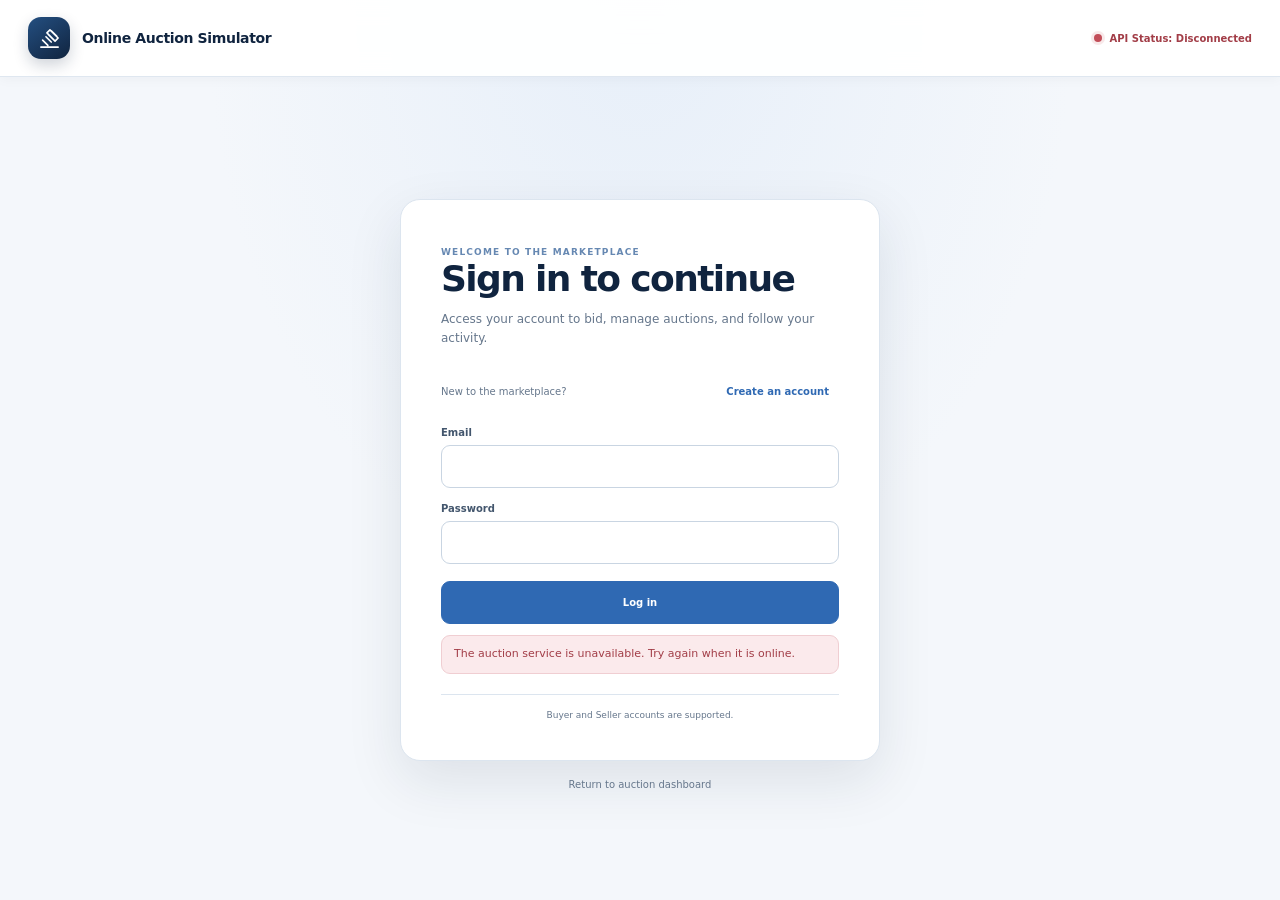
==== frontend/login.html @ ae95c5bf "ui, AuctionPersistenceDAOTest" ====
<!DOCTYPE html>
<html lang="en">
<head>
    <meta charset="UTF-8">
    <meta name="viewport" content="width=device-width, initial-scale=1.0">
    <meta name="theme-color" content="#10243f">
    <meta name="description" content="Sign in or create an account for the Online Auction Simulator.">
    <title>Sign in · Online Auction Simulator</title>
    <link rel="stylesheet" href="css/style.css">
    <script src="js/app.js" defer></script>
</head>
<body data-page="login" class="auth-page">
    <header class="site-header auth-header">
        <div class="header-inner">
            <a class="brand" href="login.html" aria-label="Online Auction Simulator sign in">
                <span class="brand-mark" aria-hidden="true">
                    <svg viewBox="0 0 24 24" fill="none" aria-hidden="true">
                        <path d="m14.2 4.3 5.5 5.5M10.7 7.8l5.5 5.5M8.3 10.2l5.5 5.5M4.8 13.7l5.5 5.5M3 21h18M12.5 3l8.5 8.5-3.2 3.2L9.3 6.2 12.5 3Z" stroke="currentColor" stroke-width="1.7" stroke-linecap="round" stroke-linejoin="round"/>
                    </svg>
                </span>
                <span class="brand-name">Online Auction Simulator</span>
            </a>
            <span id="api-status" class="api-status" role="status" aria-live="polite">
                <span class="status-dot" aria-hidden="true"></span>
                Checking API…
            </span>
        </div>
    </header>

    <main class="auth-main">
        <section class="auth-card" aria-labelledby="auth-heading">
            <div class="auth-card-heading">
                <span class="eyebrow">Welcome to the marketplace</span>
                <h1 id="auth-heading">Sign in to continue</h1>
                <p>Access your account to bid, manage auctions, and follow your activity.</p>
            </div>
            <div id="auth-options" class="auth-switch">
                <span>New to the marketplace?</span>
                <button id="show-register-button" class="text-button" type="button">Create an account</button>
            </div>
            <form id="login-form" class="login-form auth-form">
                <label>
                    <span>Email</span>
                    <input id="login-email" name="email" type="email" autocomplete="username" required>
                </label>
                <label>
                    <span>Password</span>
                    <input id="login-password" name="password" type="password" autocomplete="current-password" required>
                </label>
                <button id="login-button" class="submit-button" type="submit">Log in</button>
            </form>
            <form id="registration-form" class="account-form auth-form" hidden>
                <label>
                    <span>User ID</span>
                    <input id="registration-user-id" name="userId" type="number" min="1" step="1" required>
                </label>
                <label>
                    <span>Name</span>
                    <input id="registration-name" name="name" type="text" autocomplete="name" required>
                </label>
                <label>
                    <span>Email</span>
                    <input id="registration-email" name="email" type="email" autocomplete="email" required>
                </label>
                <label>
                    <span>Password</span>
                    <input id="registration-password" name="password" type="password" autocomplete="new-password" required>
                </label>
                <label>
                    <span>Role</span>
                    <select id="registration-role" name="role" required>
                        <option value="BUYER">Buyer</option>
                        <option value="SELLER">Seller</option>
                    </select>
                </label>
                <div class="account-form-actions">
                    <button id="register-button" class="submit-button" type="submit">Register</button>
                    <button id="show-login-button" class="text-button" type="button">Back to login</button>
                </div>
            </form>
            <div id="registration-message" class="account-message" role="status" aria-live="polite" hidden></div>
            <div id="login-message" class="account-message" role="status" aria-live="polite" hidden></div>
            <p class="auth-footnote">Buyer and Seller accounts are supported.</p>
        </section>
        <a class="auth-back-link" href="index.html">Return to auction dashboard</a>
    </main>
</body>
</html>
---- frontend/css/style.css ----
:root {
    color-scheme: light;
    --navy: #10243f;
    --navy-soft: #193b65;
    --blue: #2f69b3;
    --blue-dark: #24558f;
    --blue-pale: #eaf2fc;
    --paper: #f4f7fb;
    --surface: #ffffff;
    --surface-soft: #f8fafd;
    --ink: #17283d;
    --muted: #66778c;
    --line: #dce5ef;
    --line-strong: #c9d5e2;
    --green: #18724f;
    --green-pale: #e7f5ed;
    --amber: #986116;
    --amber-pale: #fbf2dd;
    --red: #a23d47;
    --red-pale: #fbeaec;
    --shadow-sm: 0 3px 12px rgb(16 36 63 / 5%);
    --shadow-md: 0 12px 32px rgb(16 36 63 / 9%);
    --radius-sm: 10px;
    --radius-md: 16px;
    --radius-lg: 22px;
}

* { box-sizing: border-box; }
html { scroll-behavior: smooth; scroll-padding-top: 96px; }
body {
    margin: 0;
    min-width: 320px;
    background: var(--paper);
    color: var(--ink);
    font-family: Inter, ui-sans-serif, system-ui, -apple-system, "Segoe UI", sans-serif;
    -webkit-font-smoothing: antialiased;
}
button, input, select, textarea { font: inherit; }
button, a, input, select, textarea { -webkit-tap-highlight-color: transparent; }
a { color: inherit; }
:focus-visible { outline: 3px solid rgb(47 105 179 / 38%); outline-offset: 3px; }

.site-header {
    position: sticky;
    z-index: 20;
    top: 0;
    border-bottom: 1px solid rgb(220 229 239 / 90%);
    background: rgb(255 255 255 / 94%);
    box-shadow: 0 2px 12px rgb(16 36 63 / 4%);
    backdrop-filter: blur(14px);
}
.auth-header .header-inner { display: flex; justify-content: space-between; }
.header-inner {
    width: min(1380px, calc(100% - 56px));
    min-height: 76px;
    margin: 0 auto;
    display: grid;
    grid-template-columns: auto 1fr auto;
    align-items: center;
    gap: 28px;
}
body.auth-pending main, body.auth-pending .site-footer { visibility: hidden; }
.brand { display: inline-flex; align-items: center; gap: 12px; text-decoration: none; white-space: nowrap; }
.brand-mark {
    width: 42px;
    height: 42px;
    display: grid;
    place-items: center;
    border-radius: 13px;
    background: linear-gradient(145deg, #244f81, var(--navy));
    color: #fff;
    box-shadow: 0 6px 15px rgb(16 36 63 / 20%);
}
.brand-mark svg { width: 23px; height: 23px; }
.brand-name { color: var(--navy); font-size: 14px; font-weight: 800; letter-spacing: -.025em; }
.site-header nav { display: flex; align-items: center; justify-content: center; gap: 28px; }
.nav-link { color: var(--muted); font-size: 12px; font-weight: 650; text-decoration: none; transition: color .16s ease; }
.nav-link:hover { color: var(--blue); }
.api-status { display: inline-flex; align-items: center; gap: 8px; color: var(--muted); font-size: 10px; font-weight: 650; white-space: nowrap; }
.status-dot { width: 8px; height: 8px; border-radius: 50%; background: #c4a052; box-shadow: 0 0 0 3px #c4a0521c; }
.api-status.connected { color: var(--green); }
.api-status.connected .status-dot { background: #25956a; box-shadow: 0 0 0 3px #25956a20; }
.api-status.disconnected { color: var(--red); }
.api-status.disconnected .status-dot { background: #c24e59; box-shadow: 0 0 0 3px #c24e5920; }
.logged-in-panel[hidden], .login-form[hidden], .account-form[hidden], .profile-panel[hidden], .details-section[hidden],
.profile-menu-dropdown[hidden], #bid-role-message[hidden] { display: none; }
.profile-menu { position: relative; justify-self: end; }
.profile-menu-trigger { display: flex; min-height: 48px; align-items: center; gap: 10px; padding: 4px 9px 4px 5px; border: 1px solid transparent; border-radius: 14px; background: transparent; color: var(--ink); cursor: pointer; text-align: left; transition: background .16s ease, border-color .16s ease; }
.profile-menu-trigger:hover, .profile-menu-trigger[aria-expanded="true"] { border-color: var(--line); background: var(--surface-soft); }
.profile-avatar { width: 38px; height: 38px; flex: 0 0 38px; display: grid; place-items: center; border: 2px solid #d7e5f5; border-radius: 50%; background: linear-gradient(145deg, #eaf2fc, #d9e7f7); color: var(--navy); font-size: 14px; font-weight: 800; }
.profile-menu-identity { min-width: 0; display: grid; gap: 3px; }
.profile-menu-identity strong { max-width: 145px; overflow: hidden; color: var(--navy); font-size: 11px; text-overflow: ellipsis; white-space: nowrap; }
.profile-menu-identity > span { color: var(--muted); font-size: 9px; }
.profile-menu-chevron { color: var(--muted); font-size: 16px; line-height: 1; }
.profile-menu-dropdown { position: absolute; z-index: 30; top: calc(100% + 9px); right: 0; width: 218px; padding: 8px; border: 1px solid var(--line); border-radius: 13px; background: #fff; box-shadow: 0 16px 36px rgb(16 36 63 / 16%); }
.profile-menu-summary { display: grid; gap: 5px; padding: 10px 10px 12px; }
.profile-menu-summary .eyebrow { margin: 0; font-size: 8px; }
.profile-menu-summary > span:last-child { color: var(--muted); font-size: 9px; }
.profile-menu-item { width: 100%; min-height: 38px; display: flex; align-items: center; padding: 0 10px; border: 0; border-radius: 8px; background: transparent; color: var(--ink); cursor: pointer; font: inherit; font-size: 10px; font-weight: 650; text-align: left; }
.profile-menu-item:hover, .profile-menu-item:focus-visible { background: var(--blue-pale); color: var(--navy); }
.profile-menu-divider { height: 1px; margin: 6px 4px; background: var(--line); }
.logout-menu-item { color: var(--red); }
.header-user { display: grid; min-width: 100px; gap: 2px; }
.header-user .eyebrow { margin: 0; font-size: 8px; }
.header-user strong { overflow: hidden; max-width: 155px; color: var(--navy); font-size: 12px; text-overflow: ellipsis; white-space: nowrap; }
.header-user span { color: var(--muted); font-size: 9px; }
.logged-in-actions { display: flex; align-items: center; gap: 6px; }

main { width: min(1240px, calc(100% - 56px)); margin: 0 auto; }
.hero {
    position: relative;
    min-height: 350px;
    margin: 38px 0 34px;
    padding: clamp(34px, 6vw, 70px);
    overflow: hidden;
    display: flex;
    align-items: center;
    justify-content: space-between;
    gap: 32px;
    isolation: isolate;
    border: 1px solid #294d76;
    border-radius: var(--radius-lg);
    background: linear-gradient(112deg, #10243f 0%, #193b65 62%, #28558a 100%);
    color: white;
    box-shadow: var(--shadow-md);
}
.hero::before, .hero::after {
    position: absolute;
    z-index: -1;
    content: '';
    border: 1px solid rgb(255 255 255 / 12%);
    border-radius: 50%;
}
.hero::before { width: 490px; height: 490px; right: 5%; top: -280px; }
.hero::after { width: 350px; height: 350px; right: 10%; top: -210px; }
.hero-copy { max-width: 700px; }
.eyebrow { margin: 0 0 10px; color: #6688b2; font-size: 9px; font-weight: 800; letter-spacing: .13em; text-transform: uppercase; }
.hero .eyebrow { color: #a9c9ef; }
h1, h2, h3, h4, p { margin-top: 0; }
h1, h2, h3, h4 { color: var(--navy); }
h1 {
    max-width: 680px;
    margin-bottom: 16px;
    color: #fff;
    font-size: clamp(38px, 5.6vw, 64px);
    font-weight: 750;
    line-height: 1.02;
    letter-spacing: -.055em;
}
.hero-description { max-width: 570px; margin-bottom: 25px; color: #d0deee; font-size: 14px; line-height: 1.7; }
.primary-link {
    min-height: 44px;
    display: inline-flex;
    align-items: center;
    justify-content: center;
    gap: 14px;
    padding: 0 17px;
    border: 1px solid rgb(255 255 255 / 20%);
    border-radius: var(--radius-sm);
    background: #fff;
    color: var(--navy);
    font-size: 11px;
    font-weight: 750;
    text-decoration: none;
    box-shadow: 0 6px 16px rgb(0 0 0 / 14%);
    transition: transform .16s ease, box-shadow .16s ease, background .16s ease;
}
.primary-link:hover { transform: translateY(-2px); background: #f0f6ff; box-shadow: 0 10px 20px rgb(0 0 0 / 18%); }
.hero-note {
    min-width: 210px;
    align-self: flex-end;
    padding: 20px;
    border: 1px solid rgb(255 255 255 / 17%);
    border-radius: var(--radius-md);
    background: rgb(255 255 255 / 9%);
    color: #d6e5f6;
    backdrop-filter: blur(8px);
}
.hero-note p { margin: 12px 0 0; font-size: 10px; line-height: 1.8; }
.hero-note strong { color: #fff; font-size: 12px; }
.note-icon { width: 38px; height: 38px; display: grid; place-items: center; border-radius: 12px; background: rgb(255 255 255 / 12%); color: #d4e7ff; }
.note-icon svg { width: 21px; height: 21px; }

.account-section, .auction-section, .details-section { margin-bottom: 42px; scroll-margin-top: 100px; }
.account-section { padding: clamp(20px, 3vw, 30px); border: 1px solid var(--line); border-radius: var(--radius-md); background: var(--surface); box-shadow: var(--shadow-sm); }
.account-heading { margin-bottom: 16px; }
.account-heading .eyebrow, .section-heading .eyebrow { margin-bottom: 6px; }
.account-heading h2 { font-size: 21px; }
.auth-options { margin: 2px 0 11px; }
.login-form { display: grid; grid-template-columns: minmax(180px, 1fr) minmax(180px, 1fr) auto; align-items: end; gap: 13px; }
.account-form { display: grid; grid-template-columns: repeat(2, minmax(0, 1fr)); align-items: end; gap: 14px; margin-top: 15px; }
.account-form h3 { grid-column: 1 / -1; margin: 0; font-size: 16px; }
.login-form label, .account-form label, .form-fields label, .auction-controls label { min-width: 0; display: grid; gap: 7px; color: #43566d; font-size: 10px; font-weight: 700; }
.login-form input, .account-form input, .account-form select, .account-form textarea, .form-fields input, .auction-controls input, .auction-controls select {
    width: 100%;
    min-width: 0;
    min-height: 43px;
    padding: 0 12px;
    border: 1px solid var(--line-strong);
    border-radius: 9px;
    background: #fff;
    color: var(--ink);
    font: inherit;
    font-size: 12px;
    transition: border-color .15s ease, box-shadow .15s ease;
}
.account-form textarea { min-height: 90px; padding: 10px 12px; resize: vertical; }
.login-form input:focus, .account-form input:focus, .account-form select:focus, .account-form textarea:focus, .form-fields input:focus, .auction-controls input:focus, .auction-controls select:focus {
    outline: none;
    border-color: var(--blue);
    box-shadow: 0 0 0 3px rgb(47 105 179 / 13%);
}
.profile-form, .profile-panel { padding-top: 20px; border-top: 1px solid var(--line); }
.profile-form small { color: var(--muted); font-weight: 450; }
.profile-panel { margin-top: 18px; }
.profile-panel h3 { margin-bottom: 13px; font-size: 16px; }
.profile-details { display: grid; grid-template-columns: repeat(4, minmax(0, 1fr)); gap: 11px; margin: 0; }
.profile-details div { min-width: 0; padding: 13px; border: 1px solid var(--line); border-radius: var(--radius-sm); background: var(--surface-soft); }
.profile-details dt { margin-bottom: 6px; color: var(--muted); font-size: 8px; font-weight: 750; letter-spacing: .09em; text-transform: uppercase; }
.profile-details dd { margin: 0; overflow-wrap: anywhere; color: var(--navy); font-size: 11px; font-weight: 700; }
.account-form-actions { display: flex; align-items: center; flex-wrap: wrap; gap: 10px; }
.account-form-actions .submit-button { white-space: nowrap; }
.logged-in-panel > div { display: grid; gap: 4px; }
.logged-in-panel .eyebrow { margin-bottom: 2px; }
.logged-in-panel strong { font-size: 14px; }
.logged-in-panel span:not(.eyebrow) { color: var(--muted); font-size: 10px; }
.account-message { margin: 11px 0 0; padding: 10px 12px; border: 1px solid #cbe7d6; border-radius: 9px; background: var(--green-pale); color: var(--green); font-size: 11px; line-height: 1.5; }
.account-message.error { border-color: #f0ced2; background: var(--red-pale); color: var(--red); }
.account-message[hidden] { display: none; }
.form-note { margin: 9px 0 17px; color: var(--muted); font-size: 10px; line-height: 1.6; }
.text-button { min-height: 36px; padding: 7px 10px; border: 0; border-radius: 8px; background: transparent; color: var(--blue); cursor: pointer; font: inherit; font-size: 10px; font-weight: 750; transition: background .15s ease, color .15s ease; }
.text-button:hover { background: var(--blue-pale); color: var(--blue-dark); }
.button {
    min-height: 35px;
    padding: 0 11px;
    border: 1px solid var(--line-strong);
    border-radius: 9px;
    background: #fff;
    color: var(--navy-soft);
    cursor: pointer;
    font: inherit;
    font-size: 9px;
    font-weight: 750;
    transition: border-color .15s ease, background .15s ease, color .15s ease, transform .15s ease;
}
.button:hover { transform: translateY(-1px); border-color: #aac1dc; background: var(--blue-pale); color: var(--blue-dark); }
.logout-button { border-color: #ead5d8; color: var(--red); }
.logout-button:hover { border-color: #e5b9bf; background: var(--red-pale); color: var(--red); }

.section-heading { display: flex; align-items: end; justify-content: space-between; gap: 20px; margin-bottom: 19px; }
.section-heading .eyebrow { margin-bottom: 6px; }
h2 { margin-bottom: 0; color: var(--navy); font-size: clamp(23px, 3vw, 30px); letter-spacing: -.04em; }
.auction-count { color: var(--muted); font-size: 10px; font-weight: 650; white-space: nowrap; }
.auction-controls { display: grid; grid-template-columns: minmax(220px, 2fr) repeat(3, minmax(140px, 1fr)); gap: 11px; margin: 0 0 18px; padding: 14px; border: 1px solid var(--line); border-radius: var(--radius-md); background: var(--surface); box-shadow: var(--shadow-sm); }
.auction-controls label { gap: 6px; color: var(--muted); font-size: 9px; }
.auction-controls input, .auction-controls select { min-height: 40px; padding: 0 10px; background: var(--surface-soft); font-size: 11px; }

.auction-grid { display: grid; grid-template-columns: repeat(3, minmax(0, 1fr)); gap: 16px; }
.auction-card {
    min-width: 0;
    padding: 19px;
    display: flex;
    flex-direction: column;
    border: 1px solid var(--line);
    border-radius: var(--radius-md);
    background: var(--surface);
    box-shadow: var(--shadow-sm);
    transition: transform .17s ease, box-shadow .17s ease, border-color .17s ease;
}
.auction-card:hover { transform: translateY(-3px); border-color: #c2d3e5; box-shadow: var(--shadow-md); }
.card-topline { min-width: 0; display: flex; justify-content: space-between; align-items: center; gap: 9px; margin-bottom: 15px; }
.product-condition, .auction-status { max-width: 65%; overflow: hidden; padding: 6px 9px; border-radius: 99px; background: var(--blue-pale); color: var(--blue-dark); font-size: 8px; font-weight: 750; text-overflow: ellipsis; white-space: nowrap; }
.auction-status { background: #eef2f6; color: #5d6e82; text-transform: uppercase; letter-spacing: .06em; }
.auction-status.expired, .auction-status.closed { background: var(--red-pale); color: var(--red); }
.auction-status.open { background: var(--green-pale); color: var(--green); }
.auction-card h3, .auction-card h4 { margin: 0 0 7px; color: var(--navy); font-size: 17px; font-weight: 750; letter-spacing: -.025em; line-height: 1.3; }
.product-description { min-height: 38px; margin-bottom: 16px; color: var(--muted); font-size: 10px; line-height: 1.6; overflow-wrap: anywhere; }
.auction-facts { display: grid; grid-template-columns: repeat(2, minmax(0, 1fr)); gap: 12px 10px; margin: auto 0 15px; padding-top: 14px; border-top: 1px solid var(--line); }
.fact-label { display: block; margin-bottom: 4px; color: var(--muted); font-size: 7px; font-weight: 750; letter-spacing: .08em; text-transform: uppercase; }
.fact-value { display: block; overflow-wrap: anywhere; color: #344b66; font-size: 10px; font-weight: 700; line-height: 1.4; }
.auction-card .auction-facts > div:first-child .fact-value { color: var(--ink); font-size: 15px; font-weight: 800; letter-spacing: -.02em; }
.card-actions { display: flex; align-items: center; justify-content: space-between; gap: 10px; }
.auction-id { color: var(--muted); font-size: 8px; font-weight: 650; }

.user-auctions-panel { margin-top: 18px; }
.user-auctions-panel h3 { margin-bottom: 12px; color: var(--navy); font-size: 16px; }
.user-auctions-list { display: grid; grid-template-columns: repeat(2, minmax(0, 1fr)); gap: 11px; }
.user-auctions-list .auction-card { padding: 14px; }
.user-auctions-list .auction-facts { gap: 9px 8px; margin-top: 9px; }

.message { margin: 0 0 16px; padding: 13px 15px; border: 1px solid #ead7b1; border-radius: var(--radius-sm); background: var(--amber-pale); color: var(--amber); font-size: 11px; line-height: 1.55; }
.message.error { border-color: #f0ced2; background: var(--red-pale); color: var(--red); }
.message.empty { border-color: var(--line); background: var(--surface); color: var(--muted); }
.message[hidden] { display: none; }

.live-toolbar { min-height: 32px; margin: -6px 0 11px; display: flex; justify-content: space-between; align-items: center; gap: 12px; color: var(--muted); font-size: 9px; }
.live-update-status { display: inline-flex; align-items: center; gap: 7px; font-weight: 700; }
.live-update-status::before { width: 7px; height: 7px; border-radius: 50%; background: #aab5c1; content: ''; }
.live-update-status.live::before { background: #25956a; box-shadow: 0 0 0 3px #25956a1c; }
.live-update-status.updating::before { background: #c48b2c; animation: pulse 1.2s ease-in-out infinite; }
.live-update-status.problem { color: var(--red); }
.live-update-status.problem::before { background: #c24e59; }
.last-updated { text-align: right; }
@keyframes pulse { 50% { opacity: .38; transform: scale(.82); } }

.details-card { padding: clamp(20px, 4vw, 32px); border: 1px solid var(--line); border-radius: var(--radius-md); background: var(--surface); box-shadow: var(--shadow-sm); }
.details-card > h3 { margin: 0 0 7px; color: var(--navy); font-size: clamp(20px, 3vw, 26px); letter-spacing: -.035em; }
.details-card > p { margin: 0; color: var(--muted); font-size: 11px; line-height: 1.7; }
.details-list { display: grid; grid-template-columns: repeat(3, minmax(0, 1fr)); gap: 12px; margin: 20px 0 0; }
.details-list div { min-width: 0; padding: 12px; border: 1px solid var(--line); border-radius: var(--radius-sm); background: var(--surface-soft); }
.details-list dt { margin-bottom: 6px; color: var(--muted); font-size: 8px; font-weight: 750; letter-spacing: .08em; text-transform: uppercase; }
.details-list dd { margin: 0; color: var(--ink); font-size: 11px; font-weight: 700; overflow-wrap: anywhere; }
.details-list div:nth-child(4) { border-color: #bfd3eb; background: var(--blue-pale); }
.details-list div:nth-child(4) dd { color: var(--ink); font-size: 19px; font-weight: 800; letter-spacing: -.03em; }
.countdown-value { display: inline-flex; color: var(--blue-dark) !important; font-variant-numeric: tabular-nums; }
.bid-history { margin-top: 22px; padding-top: 19px; border-top: 1px solid var(--line); }
.bid-history h4 { margin: 0 0 11px; color: var(--navy); font-size: 14px; }
.bid-history-table { width: 100%; table-layout: fixed; border-collapse: collapse; font-size: 10px; }
.bid-history-table th, .bid-history-table td { padding: 11px 12px; border-bottom: 1px solid var(--line); text-align: left; overflow-wrap: anywhere; }
.bid-history-table thead th { background: var(--surface-soft); color: var(--muted); font-size: 8px; font-weight: 750; letter-spacing: .08em; text-transform: uppercase; }
.bid-history-table thead th:first-child { border-radius: 8px 0 0 8px; }
.bid-history-table thead th:last-child { border-radius: 0 8px 8px 0; }
.bid-history-table tbody th { color: var(--navy-soft); font-weight: 700; }
.bid-history-table tbody td:nth-child(2) { color: var(--ink); font-size: 11px; font-weight: 800; font-variant-numeric: tabular-nums; }
.bid-history-table tbody td:last-child { color: var(--muted); font-size: 9px; }
.bid-history-table tbody tr:last-child th, .bid-history-table tbody tr:last-child td { border-bottom: 0; }

.bid-form { margin-top: 14px; padding: clamp(18px, 3vw, 26px); border: 1px solid var(--line); border-radius: var(--radius-md); background: #eef3f9; }
.bid-form-heading { display: flex; align-items: center; justify-content: space-between; gap: 14px; }
.bid-form-heading .eyebrow { margin-bottom: 5px; }
.bid-form-heading h3 { margin: 0; color: var(--navy); font-size: 18px; }
.demo-label { padding: 7px 10px; border: 1px solid #cddced; border-radius: 99px; background: #fff; color: var(--blue-dark); font-size: 8px; font-weight: 750; white-space: nowrap; }
.form-note { margin: 8px 0 15px; color: var(--muted); font-size: 10px; line-height: 1.6; }
.form-fields { display: grid; grid-template-columns: minmax(130px, .75fr) minmax(150px, 1fr) auto; align-items: end; gap: 12px; }
.form-fields[hidden] { display: none; }
.bid-account { align-self: center; color: var(--navy-soft); font-size: 10px; font-weight: 700; line-height: 1.5; }
.submit-button {
    min-height: 43px;
    padding: 0 17px;
    border: 1px solid var(--blue);
    border-radius: 9px;
    background: var(--blue);
    color: #fff;
    cursor: pointer;
    font: inherit;
    font-size: 10px;
    font-weight: 750;
    transition: background .15s ease, border-color .15s ease, transform .15s ease, box-shadow .15s ease;
}
.submit-button:hover:not(:disabled) { transform: translateY(-1px); border-color: var(--blue-dark); background: var(--blue-dark); box-shadow: 0 5px 12px rgb(47 105 179 / 20%); }
.submit-button:disabled { cursor: not-allowed; opacity: .55; }
.submit-button:focus-visible, .button:focus-visible, .text-button:focus-visible, .primary-link:focus-visible { outline: 3px solid rgb(47 105 179 / 35%); outline-offset: 3px; }
.account-form-actions .submit-button { white-space: nowrap; }
.bid-message { margin-top: 12px; padding: 11px 13px; border: 1px solid #cbe7d6; border-radius: 9px; background: var(--green-pale); color: var(--green); font-size: 10px; line-height: 1.55; }
.bid-message.error { border-color: #f0ced2; background: var(--red-pale); color: var(--red); }
.bid-message[hidden] { display: none; }

.site-footer { min-height: 68px; padding: 18px max(28px, calc((100% - 1240px) / 2)); display: flex; align-items: center; justify-content: space-between; gap: 14px; border-top: 1px solid var(--line); background: var(--surface); color: var(--muted); font-size: 9px; }

.auth-page { min-height: 100vh; display: flex; flex-direction: column; background: radial-gradient(ellipse at 50% 0, #e7eff9 0, var(--paper) 48%); }
.auth-main { width: min(100% - 36px, 480px); flex: 1; display: flex; flex-direction: column; justify-content: center; padding: 48px 0 36px; }
.auth-card { padding: clamp(24px, 6vw, 40px); border: 1px solid var(--line); border-radius: 20px; background: var(--surface); box-shadow: 0 20px 55px rgb(16 36 63 / 10%); }
.auth-card-heading { margin-bottom: 24px; }
.auth-card-heading h1 { margin: 0 0 10px; color: var(--navy); font-size: clamp(28px, 6vw, 36px); letter-spacing: -.045em; line-height: 1.12; }
.auth-card-heading p { margin: 0; color: var(--muted); font-size: 12px; line-height: 1.65; }
.auth-switch { display: flex; align-items: center; justify-content: space-between; gap: 10px; margin-bottom: 18px; color: var(--muted); font-size: 10px; }
.auth-form { grid-template-columns: 1fr; gap: 15px; }
.auth-form .submit-button { width: 100%; margin-top: 2px; }
.auth-form.account-form { grid-template-columns: repeat(2, minmax(0, 1fr)); }
.auth-form.account-form .account-form-actions { grid-column: 1 / -1; }
.auth-footnote { margin: 20px 0 0; padding-top: 15px; border-top: 1px solid var(--line); color: var(--muted); font-size: 9px; text-align: center; }
.auth-back-link { align-self: center; margin-top: 18px; color: var(--muted); font-size: 10px; text-decoration: none; }
.auth-back-link:hover { color: var(--blue); }
.visually-hidden { position: absolute; width: 1px; height: 1px; padding: 0; margin: -1px; overflow: hidden; clip: rect(0, 0, 0, 0); white-space: nowrap; border: 0; }

@media (max-width: 1100px) {
    .header-inner { width: min(100% - 36px, 960px); grid-template-columns: auto 1fr; gap: 12px 22px; padding: 11px 0; }
    .site-header nav { justify-content: flex-end; }
    .header-account { grid-column: 1 / -1; justify-content: flex-end; }
    .header-user { display: flex; align-items: baseline; gap: 8px; }
    .header-user .eyebrow { margin: 0; }
    .auction-controls { grid-template-columns: repeat(2, minmax(0, 1fr)); }
}
@media (max-width: 760px) {
    .header-inner { grid-template-columns: 1fr; justify-items: stretch; gap: 11px; }
    .brand { justify-self: center; }
    .site-header nav { justify-content: center; flex-wrap: wrap; gap: 18px; }
    .header-account { justify-content: space-between; border-top: 1px solid var(--line); padding-top: 10px; }
    .header-user { display: grid; gap: 2px; }
    main { width: min(100% - 36px, 640px); }
    .hero { min-height: 310px; margin: 24px 0 26px; padding: clamp(25px, 6vw, 40px); }
    .hero-note { display: none; }
    .auction-grid { grid-template-columns: repeat(2, minmax(0, 1fr)); }
    .profile-details { grid-template-columns: repeat(2, minmax(0, 1fr)); }
    .details-list { grid-template-columns: repeat(2, minmax(0, 1fr)); }
    .form-fields { grid-template-columns: minmax(0, 1fr) minmax(0, 1fr); }
    .bid-account { grid-column: 1 / -1; }
    .account-section, .details-card { padding: 20px; }
}
@media (max-width: 560px) {
    html { scroll-padding-top: 140px; }
    .header-inner { width: calc(100% - 28px); }
    .brand-name { font-size: 12px; }
    .brand-mark { width: 37px; height: 37px; border-radius: 11px; }
    .site-header nav { gap: 13px; }
    .nav-link { font-size: 10px; }
    .api-status { font-size: 8px; }
    .header-account { align-items: flex-start; gap: 8px; }
    .header-user { max-width: 44%; }
    .header-user strong { max-width: 100%; }
    .logged-in-actions { flex-wrap: wrap; justify-content: flex-end; gap: 5px; }
    .logged-in-actions .button { min-height: 32px; padding: 0 8px; font-size: 8px; }
    main { width: calc(100% - 28px); }
    .hero { min-height: 285px; padding: 25px 21px; border-radius: 17px; }
    h1 { font-size: clamp(36px, 11vw, 50px); }
    .hero-description { font-size: 12px; }
    .account-section { padding: 17px; }
    .login-form, .account-form, .auction-controls, .auction-grid, .user-auctions-list { grid-template-columns: 1fr; }
    .account-form-actions { align-items: stretch; flex-direction: column; }
    .account-form-actions .submit-button { width: 100%; }
    .section-heading { align-items: flex-start; flex-direction: column; gap: 9px; }
    .auction-controls { gap: 9px; padding: 12px; }
    .auction-card { padding: 16px; }
    .details-card { padding: 17px; }
    .details-list { grid-template-columns: repeat(2, minmax(0, 1fr)); gap: 8px; }
    .details-list div { padding: 10px; }
    .details-list div:nth-child(4) dd { font-size: 16px; }
    .bid-history-table th, .bid-history-table td { padding: 9px 6px; font-size: 8px; }
    .bid-history-table thead th { font-size: 7px; }
    .bid-history-table tbody td:nth-child(2) { font-size: 9px; }
    .form-fields { grid-template-columns: 1fr; }
    .bid-form-heading { align-items: flex-start; flex-direction: column; }
    .demo-label { white-space: normal; }
    .submit-button { width: 100%; }
    .live-toolbar { align-items: flex-start; flex-direction: column; gap: 5px; }
    .last-updated { text-align: left; }
    .site-footer { align-items: flex-start; flex-direction: column; padding-inline: 18px; }
    .auth-header .header-inner { min-height: 64px; }
    .auth-main { width: calc(100% - 28px); padding-top: 30px; }
    .auth-card { padding: 23px 19px; border-radius: 16px; }
    .auth-form.account-form { grid-template-columns: 1fr; }
    .auth-form.account-form .account-form-actions { grid-column: auto; }
    .auth-switch { align-items: flex-start; flex-direction: column; }
    .profile-menu-trigger { gap: 7px; }
    .profile-menu-identity strong { max-width: 105px; }
    .profile-menu-dropdown { right: 0; width: min(218px, calc(100vw - 28px)); }
}
@media (prefers-reduced-motion: reduce) {
    *, *::before, *::after { scroll-behavior: auto !important; animation-duration: .01ms !important; animation-iteration-count: 1 !important; transition-duration: .01ms !important; }
}
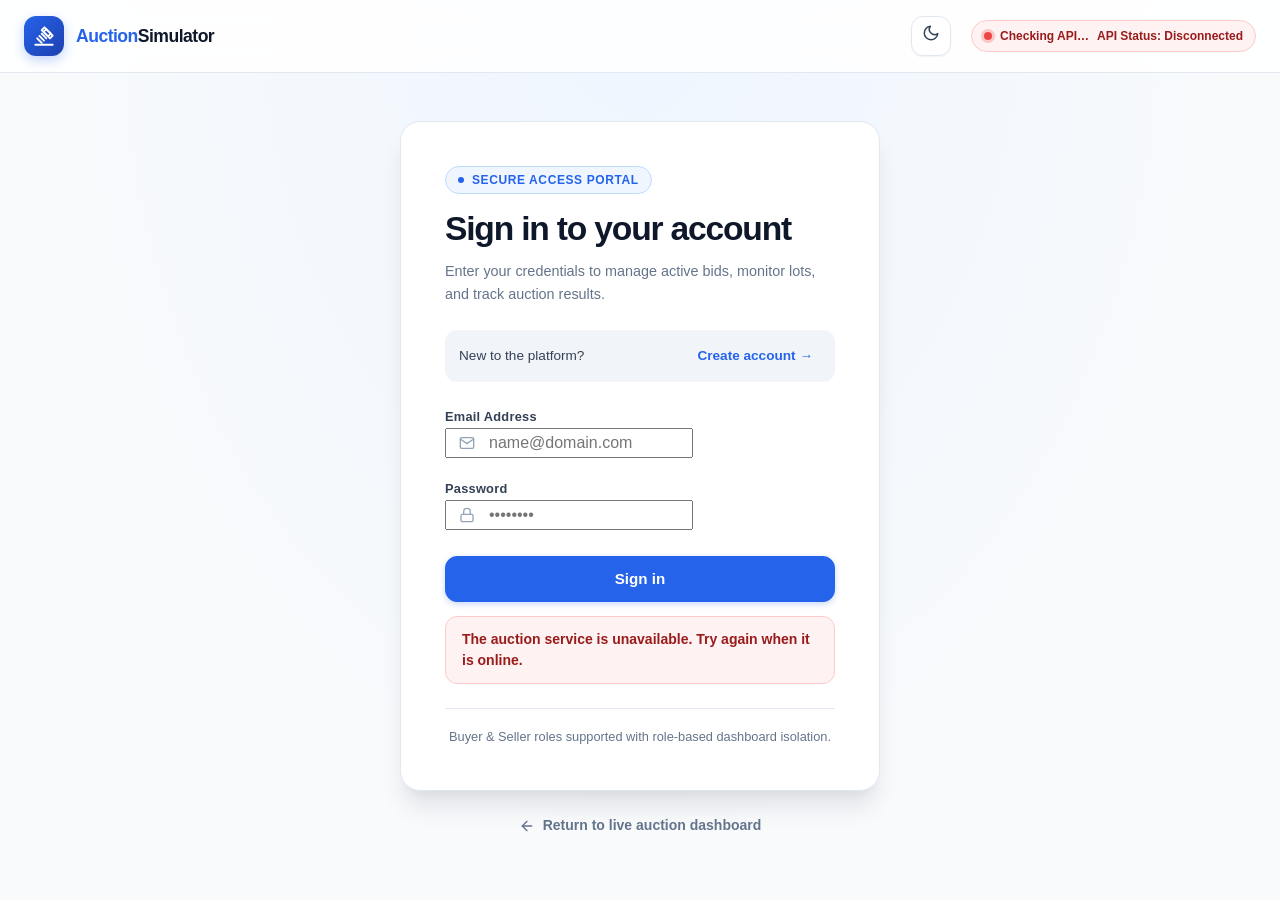
==== commit 3c9a6b80: "UI Polish and Dark Theme" ====
--- a/frontend/login.html
+++ b/frontend/login.html
@@ -3,10 +3,11 @@
 <head>
     <meta charset="UTF-8">
     <meta name="viewport" content="width=device-width, initial-scale=1.0">
-    <meta name="theme-color" content="#10243f">
-    <meta name="description" content="Sign in or create an account for the Online Auction Simulator.">
-    <title>Sign in · Online Auction Simulator</title>
+    <meta name="theme-color" content="#ffffff">
+    <meta name="description" content="Sign in or register for the Online Auction Simulator.">
+    <title>Sign In & Register · Online Auction Simulator</title>
     <link rel="stylesheet" href="css/style.css">
+    <script src="js/theme.js"></script>
     <script src="js/app.js" defer></script>
 </head>
 <body data-page="login" class="auth-page">
@@ -14,75 +15,140 @@
         <div class="header-inner">
             <a class="brand" href="login.html" aria-label="Online Auction Simulator sign in">
                 <span class="brand-mark" aria-hidden="true">
-                    <svg viewBox="0 0 24 24" fill="none" aria-hidden="true">
-                        <path d="m14.2 4.3 5.5 5.5M10.7 7.8l5.5 5.5M8.3 10.2l5.5 5.5M4.8 13.7l5.5 5.5M3 21h18M12.5 3l8.5 8.5-3.2 3.2L9.3 6.2 12.5 3Z" stroke="currentColor" stroke-width="1.7" stroke-linecap="round" stroke-linejoin="round"/>
+                    <svg viewBox="0 0 24 24" fill="none" stroke="currentColor" stroke-width="2" stroke-linecap="round" stroke-linejoin="round">
+                        <path d="m14.5 4.5 5 5-3 3-5-5 3-3Z"/>
+                        <path d="m9.5 9.5 5 5"/>
+                        <path d="m7 12 5 5"/>
+                        <path d="m4.5 14.5 5 5"/>
+                        <path d="M2.5 21.5h19"/>
+                        <path d="M12.5 2.5 21.5 11.5l-3 3-9-9 3-3Z"/>
                     </svg>
                 </span>
-                <span class="brand-name">Online Auction Simulator</span>
+                <span class="brand-name">
+                    <span>Auction</span>Simulator
+                </span>
             </a>
-            <span id="api-status" class="api-status" role="status" aria-live="polite">
-                <span class="status-dot" aria-hidden="true"></span>
-                Checking API…
-            </span>
+            
+            <div class="header-actions">
+                <button id="theme-toggle" class="theme-toggle-btn" type="button" aria-label="Toggle theme" title="Toggle theme">
+                    <span class="theme-icon-sun" aria-hidden="true">
+                        <svg viewBox="0 0 24 24" fill="none" stroke="currentColor" stroke-width="2" stroke-linecap="round" stroke-linejoin="round">
+                            <circle cx="12" cy="12" r="5"></circle>
+                            <line x1="12" y1="1" x2="12" y2="3"></line>
+                            <line x1="12" y1="21" x2="12" y2="23"></line>
+                            <line x1="4.22" y1="4.22" x2="5.64" y2="5.64"></line>
+                            <line x1="18.36" y1="18.36" x2="19.78" y2="19.78"></line>
+                            <line x1="1" y1="12" x2="3" y2="12"></line>
+                            <line x1="21" y1="12" x2="23" y2="12"></line>
+                            <line x1="4.22" y1="19.78" x2="5.64" y2="18.36"></line>
+                            <line x1="18.36" y1="5.64" x2="19.78" y2="4.22"></line>
+                        </svg>
+                    </span>
+                    <span class="theme-icon-moon" aria-hidden="true">
+                        <svg viewBox="0 0 24 24" fill="none" stroke="currentColor" stroke-width="2" stroke-linecap="round" stroke-linejoin="round">
+                            <path d="M21 12.79A9 9 0 1 1 11.21 3 7 7 0 0 0 21 12.79z"></path>
+                        </svg>
+                    </span>
+                </button>
+                <span id="api-status" class="api-status" role="status" aria-live="polite">
+                    <span class="status-dot" aria-hidden="true"></span>
+                    <span class="status-text">Checking API…</span>
+                </span>
+            </div>
         </div>
     </header>
 
     <main class="auth-main">
-        <section class="auth-card" aria-labelledby="auth-heading">
-            <div class="auth-card-heading">
-                <span class="eyebrow">Welcome to the marketplace</span>
-                <h1 id="auth-heading">Sign in to continue</h1>
-                <p>Access your account to bid, manage auctions, and follow your activity.</p>
-            </div>
-            <div id="auth-options" class="auth-switch">
-                <span>New to the marketplace?</span>
-                <button id="show-register-button" class="text-button" type="button">Create an account</button>
-            </div>
-            <form id="login-form" class="login-form auth-form">
-                <label>
-                    <span>Email</span>
-                    <input id="login-email" name="email" type="email" autocomplete="username" required>
-                </label>
-                <label>
-                    <span>Password</span>
-                    <input id="login-password" name="password" type="password" autocomplete="current-password" required>
-                </label>
-                <button id="login-button" class="submit-button" type="submit">Log in</button>
-            </form>
-            <form id="registration-form" class="account-form auth-form" hidden>
-                <label>
-                    <span>User ID</span>
-                    <input id="registration-user-id" name="userId" type="number" min="1" step="1" required>
-                </label>
-                <label>
-                    <span>Name</span>
-                    <input id="registration-name" name="name" type="text" autocomplete="name" required>
-                </label>
-                <label>
-                    <span>Email</span>
-                    <input id="registration-email" name="email" type="email" autocomplete="email" required>
-                </label>
-                <label>
-                    <span>Password</span>
-                    <input id="registration-password" name="password" type="password" autocomplete="new-password" required>
-                </label>
-                <label>
-                    <span>Role</span>
-                    <select id="registration-role" name="role" required>
-                        <option value="BUYER">Buyer</option>
-                        <option value="SELLER">Seller</option>
-                    </select>
-                </label>
-                <div class="account-form-actions">
-                    <button id="register-button" class="submit-button" type="submit">Register</button>
-                    <button id="show-login-button" class="text-button" type="button">Back to login</button>
+        <div class="auth-container">
+            <section class="auth-card" aria-labelledby="auth-heading">
+                <div class="auth-card-heading">
+                    <div class="auth-card-badge">
+                        <span class="badge-dot"></span>
+                        <span>Secure Access Portal</span>
+                    </div>
+                    <h1 id="auth-heading">Sign in to your account</h1>
+                    <p>Enter your credentials to manage active bids, monitor lots, and track auction results.</p>
                 </div>
-            </form>
-            <div id="registration-message" class="account-message" role="status" aria-live="polite" hidden></div>
-            <div id="login-message" class="account-message" role="status" aria-live="polite" hidden></div>
-            <p class="auth-footnote">Buyer and Seller accounts are supported.</p>
-        </section>
-        <a class="auth-back-link" href="index.html">Return to auction dashboard</a>
+
+                <div id="auth-options" class="auth-switch">
+                    <span>New to the platform?</span>
+                    <button id="show-register-button" class="text-button switch-auth-btn" type="button">Create account →</button>
+                </div>
+
+                <form id="login-form" class="login-form auth-form">
+                    <label>
+                        <span class="input-label">Email Address</span>
+                        <div class="input-icon-wrap">
+                            <svg class="field-icon" viewBox="0 0 24 24" width="16" height="16" fill="none" stroke="currentColor" stroke-width="2" stroke-linecap="round" stroke-linejoin="round" aria-hidden="true">
+                                <path d="M4 4h16c1.1 0 2 .9 2 2v12c0 1.1-.9 2-2 2H4c-1.1 0-2-.9-2-2V6c0-1.1.9-2 2-2z"/>
+                                <polyline points="22,6 12,13 2,6"/>
+                            </svg>
+                            <input id="login-email" name="email" type="email" autocomplete="username" required placeholder="name@domain.com">
+                        </div>
+                    </label>
+                    <label>
+                        <span class="input-label">Password</span>
+                        <div class="input-icon-wrap">
+                            <svg class="field-icon" viewBox="0 0 24 24" width="16" height="16" fill="none" stroke="currentColor" stroke-width="2" stroke-linecap="round" stroke-linejoin="round" aria-hidden="true">
+                                <rect x="3" y="11" width="18" height="11" rx="2" ry="2"/>
+                                <path d="M7 11V7a5 5 0 0 1 10 0v4"/>
+                            </svg>
+                            <input id="login-password" name="password" type="password" autocomplete="current-password" required placeholder="••••••••">
+                        </div>
+                    </label>
+                    <button id="login-button" class="submit-button auth-submit-btn" type="submit">Sign in</button>
+                </form>
+
+                <form id="registration-form" class="account-form auth-form" hidden>
+                    <div class="form-title-row">
+                        <h3>Create your account</h3>
+                        <p class="form-note">Select your role to participate as a buyer or list as a seller.</p>
+                    </div>
+                    <label>
+                        <span class="input-label">User ID (Number)</span>
+                        <input id="registration-user-id" name="userId" type="number" min="1" step="1" required placeholder="e.g. 101">
+                    </label>
+                    <label>
+                        <span class="input-label">Full Name</span>
+                        <input id="registration-name" name="name" type="text" autocomplete="name" required placeholder="John Doe">
+                    </label>
+                    <label class="full-width-field">
+                        <span class="input-label">Email Address</span>
+                        <input id="registration-email" name="email" type="email" autocomplete="email" required placeholder="john@domain.com">
+                    </label>
+                    <label class="full-width-field">
+                        <span class="input-label">Password</span>
+                        <input id="registration-password" name="password" type="password" autocomplete="new-password" required placeholder="Create strong password">
+                    </label>
+                    <label class="full-width-field">
+                        <span class="input-label">Account Role</span>
+                        <select id="registration-role" name="role" required>
+                            <option value="BUYER">Buyer (Participate & place bids)</option>
+                            <option value="SELLER">Seller (Create & manage auctions)</option>
+                        </select>
+                    </label>
+                    <div class="account-form-actions full-width-field">
+                        <button id="register-button" class="submit-button auth-submit-btn" type="submit">Complete registration</button>
+                        <button id="show-login-button" class="text-button switch-auth-btn" type="button">Back to sign in</button>
+                    </div>
+                </form>
+
+                <div id="registration-message" class="account-message" role="status" aria-live="polite" hidden></div>
+                <div id="login-message" class="account-message" role="status" aria-live="polite" hidden></div>
+
+                <div class="auth-footnote">
+                    <span>Buyer &amp; Seller roles supported with role-based dashboard isolation.</span>
+                </div>
+            </section>
+
+            <a class="auth-back-link" href="index.html">
+                <svg viewBox="0 0 24 24" width="16" height="16" fill="none" stroke="currentColor" stroke-width="2" stroke-linecap="round" stroke-linejoin="round" aria-hidden="true">
+                    <line x1="19" y1="12" x2="5" y2="12"/>
+                    <polyline points="12 19 5 12 12 5"/>
+                </svg>
+                <span>Return to live auction dashboard</span>
+            </a>
+        </div>
     </main>
 </body>
 </html>
--- a/frontend/css/style.css
+++ b/frontend/css/style.css
@@ -1,450 +1,2525 @@
+/* ==========================================================================
+   Online Auction Simulator — Modern SaaS Design System & Stylesheet
+   Supports Full Light & Dark Modes, Responsive Layouts, and Micro-interactions
+   ========================================================================== */
+
+/* --------------------------------------------------------------------------
+   1. Design Tokens & CSS Variables
+   -------------------------------------------------------------------------- */
 :root {
     color-scheme: light;
-    --navy: #10243f;
-    --navy-soft: #193b65;
-    --blue: #2f69b3;
-    --blue-dark: #24558f;
-    --blue-pale: #eaf2fc;
-    --paper: #f4f7fb;
-    --surface: #ffffff;
-    --surface-soft: #f8fafd;
-    --ink: #17283d;
-    --muted: #66778c;
-    --line: #dce5ef;
-    --line-strong: #c9d5e2;
-    --green: #18724f;
-    --green-pale: #e7f5ed;
-    --amber: #986116;
-    --amber-pale: #fbf2dd;
-    --red: #a23d47;
-    --red-pale: #fbeaec;
-    --shadow-sm: 0 3px 12px rgb(16 36 63 / 5%);
-    --shadow-md: 0 12px 32px rgb(16 36 63 / 9%);
-    --radius-sm: 10px;
-    --radius-md: 16px;
-    --radius-lg: 22px;
-}
-
-* { box-sizing: border-box; }
-html { scroll-behavior: smooth; scroll-padding-top: 96px; }
+
+    /* Base Surfaces & Backgrounds */
+    --bg-page: #f8fafc;
+    --bg-surface: #ffffff;
+    --bg-surface-elevated: #ffffff;
+    --bg-surface-soft: #f1f5f9;
+    --bg-surface-inset: #e2e8f0;
+    --bg-surface-translucent: rgba(255, 255, 255, 0.85);
+
+    /* Typography & Ink */
+    --text-primary: #0f172a;
+    --text-secondary: #334155;
+    --text-muted: #64748b;
+    --text-subtle: #94a3b8;
+    --text-inverse: #ffffff;
+
+    /* Borders & Dividers */
+    --border-subtle: #e2e8f0;
+    --border-medium: #cbd5e1;
+    --border-strong: #94a3b8;
+    --border-focus: #3b82f6;
+
+    /* Primary Brand & Accents */
+    --primary: #2563eb;
+    --primary-hover: #1d4ed8;
+    --primary-active: #1e40af;
+    --primary-soft: #eff6ff;
+    --primary-border: #bfdbfe;
+    --primary-contrast: #ffffff;
+
+    /* Status Colors — Active / Success */
+    --status-green: #10b981;
+    --status-green-bg: #ecfdf5;
+    --status-green-border: #a7f3d0;
+    --status-green-text: #065f46;
+
+    /* Status Colors — Closed / Expired / Danger */
+    --status-red: #ef4444;
+    --status-red-bg: #fef2f2;
+    --status-red-border: #fecaca;
+    --status-red-text: #991b1b;
+
+    /* Status Colors — Warning / Pending / Updating */
+    --status-amber: #f59e0b;
+    --status-amber-bg: #fffbeb;
+    --status-amber-border: #fde68a;
+    --status-amber-text: #92400e;
+
+    /* Neutral Status / Unknown */
+    --status-neutral-bg: #f1f5f9;
+    --status-neutral-border: #cbd5e1;
+    --status-neutral-text: #475569;
+
+    /* Elevation & Shadows */
+    --shadow-xs: 0 1px 2px 0 rgba(15, 23, 42, 0.05);
+    --shadow-sm: 0 1px 3px 0 rgba(15, 23, 42, 0.08), 0 1px 2px -1px rgba(15, 23, 42, 0.06);
+    --shadow-md: 0 4px 6px -1px rgba(15, 23, 42, 0.08), 0 2px 4px -2px rgba(15, 23, 42, 0.05);
+    --shadow-lg: 0 10px 15px -3px rgba(15, 23, 42, 0.08), 0 4px 6px -4px rgba(15, 23, 42, 0.04);
+    --shadow-xl: 0 20px 25px -5px rgba(15, 23, 42, 0.1), 0 8px 10px -6px rgba(15, 23, 42, 0.05);
+    --shadow-focus: 0 0 0 3px rgba(37, 99, 235, 0.22);
+
+    /* Radii */
+    --radius-sm: 8px;
+    --radius-md: 12px;
+    --radius-lg: 16px;
+    --radius-xl: 20px;
+    --radius-full: 9999px;
+
+    /* Hero Gradient */
+    --hero-bg: linear-gradient(135deg, #0f172a 0%, #1e293b 50%, #1e3a8a 100%);
+    --hero-border: rgba(255, 255, 255, 0.12);
+    --hero-text: #f8fafc;
+    --hero-muted: #cbd5e1;
+
+    /* Transitions */
+    --transition-fast: 0.15s ease;
+    --transition-base: 0.2s cubic-bezier(0.16, 1, 0.3, 1);
+}
+
+/* --------------------------------------------------------------------------
+   2. Dark Theme Tokens
+   -------------------------------------------------------------------------- */
+[data-theme="dark"] {
+    color-scheme: dark;
+
+    /* Base Surfaces & Backgrounds */
+    --bg-page: #0a0e17;
+    --bg-surface: #111827;
+    --bg-surface-elevated: #1a2234;
+    --bg-surface-soft: #162032;
+    --bg-surface-inset: #0d131f;
+    --bg-surface-translucent: rgba(17, 24, 39, 0.85);
+
+    /* Typography & Ink */
+    --text-primary: #f8fafc;
+    --text-secondary: #cbd5e1;
+    --text-muted: #94a3b8;
+    --text-subtle: #64748b;
+    --text-inverse: #0f172a;
+
+    /* Borders & Dividers */
+    --border-subtle: #1e293b;
+    --border-medium: #334155;
+    --border-strong: #475569;
+    --border-focus: #60a5fa;
+
+    /* Primary Brand & Accents */
+    --primary: #3b82f6;
+    --primary-hover: #60a5fa;
+    --primary-active: #2563eb;
+    --primary-soft: rgba(59, 130, 246, 0.16);
+    --primary-border: rgba(59, 130, 246, 0.35);
+    --primary-contrast: #ffffff;
+
+    /* Status Colors — Active / Success */
+    --status-green: #34d399;
+    --status-green-bg: rgba(16, 185, 129, 0.14);
+    --status-green-border: rgba(16, 185, 129, 0.3);
+    --status-green-text: #6ee7b7;
+
+    /* Status Colors — Closed / Expired / Danger */
+    --status-red: #f87171;
+    --status-red-bg: rgba(239, 68, 68, 0.14);
+    --status-red-border: rgba(239, 68, 68, 0.3);
+    --status-red-text: #fca5a5;
+
+    /* Status Colors — Warning / Pending / Updating */
+    --status-amber: #fbbf24;
+    --status-amber-bg: rgba(245, 158, 11, 0.14);
+    --status-amber-border: rgba(245, 158, 11, 0.3);
+    --status-amber-text: #fde68a;
+
+    /* Neutral Status / Unknown */
+    --status-neutral-bg: #1e293b;
+    --status-neutral-border: #334155;
+    --status-neutral-text: #94a3b8;
+
+    /* Elevation & Shadows */
+    --shadow-xs: 0 1px 2px 0 rgba(0, 0, 0, 0.35);
+    --shadow-sm: 0 1px 3px 0 rgba(0, 0, 0, 0.4), 0 1px 2px -1px rgba(0, 0, 0, 0.3);
+    --shadow-md: 0 4px 6px -1px rgba(0, 0, 0, 0.45), 0 2px 4px -2px rgba(0, 0, 0, 0.3);
+    --shadow-lg: 0 10px 15px -3px rgba(0, 0, 0, 0.5), 0 4px 6px -4px rgba(0, 0, 0, 0.3);
+    --shadow-xl: 0 20px 25px -5px rgba(0, 0, 0, 0.6), 0 8px 10px -6px rgba(0, 0, 0, 0.4);
+    --shadow-focus: 0 0 0 3px rgba(59, 130, 246, 0.35);
+
+    /* Hero Gradient in Dark Mode */
+    --hero-bg: linear-gradient(135deg, #0b1120 0%, #111827 50%, #172554 100%);
+    --hero-border: rgba(255, 255, 255, 0.08);
+    --hero-text: #f8fafc;
+    --hero-muted: #94a3b8;
+}
+
+/* --------------------------------------------------------------------------
+   3. Reset & Base Typography
+   -------------------------------------------------------------------------- */
+*, *::before, *::after {
+    box-sizing: border-box;
+}
+
+[hidden] {
+    display: none !important;
+}
+
+html {
+    scroll-behavior: smooth;
+    scroll-padding-top: 90px;
+    font-size: 16px;
+}
+
 body {
     margin: 0;
     min-width: 320px;
-    background: var(--paper);
-    color: var(--ink);
-    font-family: Inter, ui-sans-serif, system-ui, -apple-system, "Segoe UI", sans-serif;
+    min-height: 100vh;
+    background-color: var(--bg-page);
+    color: var(--text-primary);
+    font-family: -apple-system, BlinkMacSystemFont, "Segoe UI", Roboto, "Helvetica Neue", Arial, sans-serif;
+    line-height: 1.5;
     -webkit-font-smoothing: antialiased;
-}
-button, input, select, textarea { font: inherit; }
-button, a, input, select, textarea { -webkit-tap-highlight-color: transparent; }
-a { color: inherit; }
-:focus-visible { outline: 3px solid rgb(47 105 179 / 38%); outline-offset: 3px; }
-
+    -moz-osx-font-smoothing: grayscale;
+    transition: background-color var(--transition-base), color var(--transition-base);
+}
+
+button, input, select, textarea {
+    font: inherit;
+    color: inherit;
+}
+
+button, a, input, select, textarea {
+    -webkit-tap-highlight-color: transparent;
+}
+
+a {
+    color: inherit;
+    text-decoration: none;
+}
+
+:focus-visible {
+    outline: 2px solid var(--border-focus);
+    outline-offset: 2px;
+}
+
+h1, h2, h3, h4, p, dl, dt, dd {
+    margin-top: 0;
+}
+
+h1, h2, h3, h4 {
+    color: var(--text-primary);
+    font-weight: 700;
+    letter-spacing: -0.025em;
+    line-height: 1.25;
+}
+
+.visually-hidden {
+    position: absolute;
+    width: 1px;
+    height: 1px;
+    padding: 0;
+    margin: -1px;
+    overflow: hidden;
+    clip: rect(0, 0, 0, 0);
+    white-space: nowrap;
+    border: 0;
+}
+
+.eyebrow {
+    display: inline-block;
+    margin: 0 0 6px;
+    color: var(--primary);
+    font-size: 0.75rem;
+    font-weight: 700;
+    letter-spacing: 0.08em;
+    text-transform: uppercase;
+}
+
+/* --------------------------------------------------------------------------
+   4. Site Header & Navigation
+   -------------------------------------------------------------------------- */
 .site-header {
     position: sticky;
-    z-index: 20;
+    z-index: 40;
     top: 0;
-    border-bottom: 1px solid rgb(220 229 239 / 90%);
-    background: rgb(255 255 255 / 94%);
-    box-shadow: 0 2px 12px rgb(16 36 63 / 4%);
+    border-bottom: 1px solid var(--border-subtle);
+    background: var(--bg-surface-translucent);
     backdrop-filter: blur(14px);
-}
-.auth-header .header-inner { display: flex; justify-content: space-between; }
+    -webkit-backdrop-filter: blur(14px);
+    transition: border-color var(--transition-base), background-color var(--transition-base);
+}
+
 .header-inner {
-    width: min(1380px, calc(100% - 56px));
-    min-height: 76px;
+    width: min(1320px, calc(100% - 48px));
+    min-height: 72px;
     margin: 0 auto;
-    display: grid;
-    grid-template-columns: auto 1fr auto;
-    align-items: center;
-    gap: 28px;
-}
-body.auth-pending main, body.auth-pending .site-footer { visibility: hidden; }
-.brand { display: inline-flex; align-items: center; gap: 12px; text-decoration: none; white-space: nowrap; }
+    display: flex;
+    align-items: center;
+    justify-content: space-between;
+    gap: 24px;
+}
+
+body.auth-pending main,
+body.auth-pending .site-footer {
+    visibility: hidden;
+}
+
+.brand {
+    display: inline-flex;
+    align-items: center;
+    gap: 12px;
+    text-decoration: none;
+    white-space: nowrap;
+}
+
 .brand-mark {
-    width: 42px;
-    height: 42px;
+    width: 40px;
+    height: 40px;
     display: grid;
     place-items: center;
-    border-radius: 13px;
-    background: linear-gradient(145deg, #244f81, var(--navy));
-    color: #fff;
-    box-shadow: 0 6px 15px rgb(16 36 63 / 20%);
-}
-.brand-mark svg { width: 23px; height: 23px; }
-.brand-name { color: var(--navy); font-size: 14px; font-weight: 800; letter-spacing: -.025em; }
-.site-header nav { display: flex; align-items: center; justify-content: center; gap: 28px; }
-.nav-link { color: var(--muted); font-size: 12px; font-weight: 650; text-decoration: none; transition: color .16s ease; }
-.nav-link:hover { color: var(--blue); }
-.api-status { display: inline-flex; align-items: center; gap: 8px; color: var(--muted); font-size: 10px; font-weight: 650; white-space: nowrap; }
-.status-dot { width: 8px; height: 8px; border-radius: 50%; background: #c4a052; box-shadow: 0 0 0 3px #c4a0521c; }
-.api-status.connected { color: var(--green); }
-.api-status.connected .status-dot { background: #25956a; box-shadow: 0 0 0 3px #25956a20; }
-.api-status.disconnected { color: var(--red); }
-.api-status.disconnected .status-dot { background: #c24e59; box-shadow: 0 0 0 3px #c24e5920; }
-.logged-in-panel[hidden], .login-form[hidden], .account-form[hidden], .profile-panel[hidden], .details-section[hidden],
-.profile-menu-dropdown[hidden], #bid-role-message[hidden] { display: none; }
-.profile-menu { position: relative; justify-self: end; }
-.profile-menu-trigger { display: flex; min-height: 48px; align-items: center; gap: 10px; padding: 4px 9px 4px 5px; border: 1px solid transparent; border-radius: 14px; background: transparent; color: var(--ink); cursor: pointer; text-align: left; transition: background .16s ease, border-color .16s ease; }
-.profile-menu-trigger:hover, .profile-menu-trigger[aria-expanded="true"] { border-color: var(--line); background: var(--surface-soft); }
-.profile-avatar { width: 38px; height: 38px; flex: 0 0 38px; display: grid; place-items: center; border: 2px solid #d7e5f5; border-radius: 50%; background: linear-gradient(145deg, #eaf2fc, #d9e7f7); color: var(--navy); font-size: 14px; font-weight: 800; }
-.profile-menu-identity { min-width: 0; display: grid; gap: 3px; }
-.profile-menu-identity strong { max-width: 145px; overflow: hidden; color: var(--navy); font-size: 11px; text-overflow: ellipsis; white-space: nowrap; }
-.profile-menu-identity > span { color: var(--muted); font-size: 9px; }
-.profile-menu-chevron { color: var(--muted); font-size: 16px; line-height: 1; }
-.profile-menu-dropdown { position: absolute; z-index: 30; top: calc(100% + 9px); right: 0; width: 218px; padding: 8px; border: 1px solid var(--line); border-radius: 13px; background: #fff; box-shadow: 0 16px 36px rgb(16 36 63 / 16%); }
-.profile-menu-summary { display: grid; gap: 5px; padding: 10px 10px 12px; }
-.profile-menu-summary .eyebrow { margin: 0; font-size: 8px; }
-.profile-menu-summary > span:last-child { color: var(--muted); font-size: 9px; }
-.profile-menu-item { width: 100%; min-height: 38px; display: flex; align-items: center; padding: 0 10px; border: 0; border-radius: 8px; background: transparent; color: var(--ink); cursor: pointer; font: inherit; font-size: 10px; font-weight: 650; text-align: left; }
-.profile-menu-item:hover, .profile-menu-item:focus-visible { background: var(--blue-pale); color: var(--navy); }
-.profile-menu-divider { height: 1px; margin: 6px 4px; background: var(--line); }
-.logout-menu-item { color: var(--red); }
-.header-user { display: grid; min-width: 100px; gap: 2px; }
-.header-user .eyebrow { margin: 0; font-size: 8px; }
-.header-user strong { overflow: hidden; max-width: 155px; color: var(--navy); font-size: 12px; text-overflow: ellipsis; white-space: nowrap; }
-.header-user span { color: var(--muted); font-size: 9px; }
-.logged-in-actions { display: flex; align-items: center; gap: 6px; }
-
-main { width: min(1240px, calc(100% - 56px)); margin: 0 auto; }
+    border-radius: var(--radius-md);
+    background: linear-gradient(135deg, var(--primary) 0%, #1e40af 100%);
+    color: #ffffff;
+    box-shadow: 0 4px 12px rgba(37, 99, 235, 0.28);
+    transition: transform var(--transition-fast), box-shadow var(--transition-fast);
+}
+
+.brand:hover .brand-mark {
+    transform: translateY(-1px);
+    box-shadow: 0 6px 16px rgba(37, 99, 235, 0.38);
+}
+
+.brand-mark svg {
+    width: 22px;
+    height: 22px;
+}
+
+.small-mark {
+    width: 28px;
+    height: 28px;
+    border-radius: var(--radius-sm);
+}
+
+.small-mark svg {
+    width: 16px;
+    height: 16px;
+}
+
+.brand-name {
+    color: var(--text-primary);
+    font-size: 1.1rem;
+    font-weight: 800;
+    letter-spacing: -0.03em;
+}
+
+.brand-name span {
+    color: var(--primary);
+}
+
+.header-nav {
+    display: flex;
+    align-items: center;
+    gap: 8px;
+}
+
+.nav-link {
+    display: inline-flex;
+    align-items: center;
+    gap: 8px;
+    padding: 8px 14px;
+    border-radius: var(--radius-full);
+    color: var(--text-secondary);
+    font-size: 0.875rem;
+    font-weight: 600;
+    text-decoration: none;
+    transition: background-color var(--transition-fast), color var(--transition-fast);
+}
+
+.nav-link:hover {
+    background: var(--bg-surface-soft);
+    color: var(--primary);
+}
+
+.nav-icon {
+    width: 16px;
+    height: 16px;
+    opacity: 0.85;
+}
+
+.api-status {
+    display: inline-flex;
+    align-items: center;
+    gap: 8px;
+    margin-left: 8px;
+    padding: 6px 12px;
+    border: 1px solid var(--border-subtle);
+    border-radius: var(--radius-full);
+    background: var(--bg-surface-soft);
+    color: var(--text-muted);
+    font-size: 0.75rem;
+    font-weight: 600;
+    white-space: nowrap;
+}
+
+.status-dot {
+    width: 8px;
+    height: 8px;
+    border-radius: 50%;
+    background: var(--status-amber);
+    box-shadow: 0 0 0 2px var(--status-amber-bg);
+}
+
+.api-status.connected {
+    color: var(--status-green-text);
+    border-color: var(--status-green-border);
+    background: var(--status-green-bg);
+}
+
+.api-status.connected .status-dot {
+    background: var(--status-green);
+    box-shadow: 0 0 0 3px rgba(16, 185, 129, 0.25);
+}
+
+.api-status.disconnected {
+    color: var(--status-red-text);
+    border-color: var(--status-red-border);
+    background: var(--status-red-bg);
+}
+
+.api-status.disconnected .status-dot {
+    background: var(--status-red);
+    box-shadow: 0 0 0 3px rgba(239, 68, 68, 0.25);
+}
+
+/* Header Actions Area (Theme Toggle + User Profile) */
+.header-actions {
+    display: flex;
+    align-items: center;
+    gap: 12px;
+}
+
+/* Theme Toggle Button */
+.theme-toggle-btn {
+    width: 40px;
+    height: 40px;
+    display: grid;
+    place-items: center;
+    padding: 0;
+    border: 1px solid var(--border-subtle);
+    border-radius: var(--radius-md);
+    background: var(--bg-surface);
+    color: var(--text-secondary);
+    cursor: pointer;
+    box-shadow: var(--shadow-xs);
+    transition: background-color var(--transition-fast), border-color var(--transition-fast), color var(--transition-fast), transform var(--transition-fast);
+}
+
+.theme-toggle-btn:hover {
+    background: var(--bg-surface-soft);
+    border-color: var(--border-medium);
+    color: var(--text-primary);
+    transform: translateY(-1px);
+}
+
+.theme-toggle-btn svg {
+    width: 18px;
+    height: 18px;
+}
+
+/* Icon visibility based on theme */
+:root .theme-icon-sun {
+    display: none;
+}
+:root .theme-icon-moon {
+    display: block;
+}
+
+[data-theme="dark"] .theme-icon-sun {
+    display: block;
+}
+[data-theme="dark"] .theme-icon-moon {
+    display: none;
+}
+
+/* Profile Dropdown & Header Identity */
+.profile-menu {
+    position: relative;
+}
+
+.profile-menu-trigger {
+    display: flex;
+    align-items: center;
+    gap: 10px;
+    min-height: 44px;
+    padding: 4px 12px 4px 6px;
+    border: 1px solid var(--border-subtle);
+    border-radius: var(--radius-full);
+    background: var(--bg-surface);
+    color: var(--text-primary);
+    cursor: pointer;
+    box-shadow: var(--shadow-xs);
+    transition: background-color var(--transition-fast), border-color var(--transition-fast), box-shadow var(--transition-fast);
+}
+
+.profile-menu-trigger:hover,
+.profile-menu-trigger[aria-expanded="true"] {
+    background: var(--bg-surface-soft);
+    border-color: var(--border-medium);
+}
+
+.profile-avatar {
+    width: 32px;
+    height: 32px;
+    flex-shrink: 0;
+    display: grid;
+    place-items: center;
+    border-radius: 50%;
+    background: linear-gradient(135deg, var(--primary) 0%, #1e40af 100%);
+    color: #ffffff;
+    font-size: 0.85rem;
+    font-weight: 700;
+}
+
+.profile-menu-identity {
+    display: flex;
+    flex-direction: column;
+    text-align: left;
+    line-height: 1.25;
+}
+
+.profile-menu-identity strong {
+    max-width: 120px;
+    overflow: hidden;
+    text-overflow: ellipsis;
+    white-space: nowrap;
+    color: var(--text-primary);
+    font-size: 0.825rem;
+    font-weight: 700;
+}
+
+.profile-menu-identity > span {
+    color: var(--text-muted);
+    font-size: 0.725rem;
+}
+
+.profile-menu-chevron {
+    color: var(--text-muted);
+    display: grid;
+    place-items: center;
+    transition: transform var(--transition-fast);
+}
+
+.profile-menu-trigger[aria-expanded="true"] .profile-menu-chevron {
+    transform: rotate(180deg);
+}
+
+.profile-menu-dropdown {
+    position: absolute;
+    z-index: 50;
+    top: calc(100% + 8px);
+    right: 0;
+    width: 240px;
+    padding: 8px;
+    border: 1px solid var(--border-subtle);
+    border-radius: var(--radius-lg);
+    background: var(--bg-surface-elevated);
+    box-shadow: var(--shadow-xl);
+    animation: dropdownFadeIn 0.16s ease-out;
+}
+
+@keyframes dropdownFadeIn {
+    from {
+        opacity: 0;
+        transform: translateY(-6px);
+    }
+    to {
+        opacity: 1;
+        transform: translateY(0);
+    }
+}
+
+.profile-menu-summary {
+    padding: 10px 12px 12px;
+    border-bottom: 1px solid var(--border-subtle);
+    margin-bottom: 6px;
+}
+
+.profile-menu-summary .eyebrow {
+    margin-bottom: 4px;
+}
+
+.profile-menu-summary > span:last-child {
+    display: block;
+    color: var(--text-muted);
+    font-size: 0.8rem;
+    font-weight: 500;
+}
+
+.profile-menu-links {
+    display: flex;
+    flex-direction: column;
+    gap: 2px;
+}
+
+.profile-menu-item {
+    width: 100%;
+    min-height: 38px;
+    display: flex;
+    align-items: center;
+    gap: 10px;
+    padding: 8px 12px;
+    border: 0;
+    border-radius: var(--radius-sm);
+    background: transparent;
+    color: var(--text-secondary);
+    cursor: pointer;
+    font-size: 0.85rem;
+    font-weight: 600;
+    text-align: left;
+    text-decoration: none;
+    transition: background-color var(--transition-fast), color var(--transition-fast);
+}
+
+.profile-menu-item:hover,
+.profile-menu-item:focus-visible {
+    background: var(--bg-surface-soft);
+    color: var(--text-primary);
+}
+
+.menu-item-icon {
+    width: 16px;
+    height: 16px;
+    opacity: 0.75;
+}
+
+.profile-menu-divider {
+    height: 1px;
+    margin: 6px 0;
+    background: var(--border-subtle);
+}
+
+.logout-menu-item {
+    color: var(--status-red);
+}
+
+.logout-menu-item:hover,
+.logout-menu-item:focus-visible {
+    background: var(--status-red-bg);
+    color: var(--status-red-text);
+}
+
+/* --------------------------------------------------------------------------
+   5. Hero Section
+   -------------------------------------------------------------------------- */
+main {
+    width: min(1320px, calc(100% - 48px));
+    margin: 0 auto;
+    padding-bottom: 64px;
+}
+
 .hero {
     position: relative;
-    min-height: 350px;
-    margin: 38px 0 34px;
-    padding: clamp(34px, 6vw, 70px);
+    margin: 28px 0 36px;
+    padding: clamp(32px, 5vw, 64px);
     overflow: hidden;
+    border: 1px solid var(--hero-border);
+    border-radius: var(--radius-xl);
+    background: var(--hero-bg);
+    color: var(--hero-text);
+    box-shadow: var(--shadow-xl);
+}
+
+.hero::after {
+    content: '';
+    position: absolute;
+    top: -50%;
+    right: -20%;
+    width: 600px;
+    height: 600px;
+    border-radius: 50%;
+    background: radial-gradient(circle, rgba(59, 130, 246, 0.18) 0%, transparent 70%);
+    pointer-events: none;
+}
+
+.hero-content {
+    position: relative;
+    z-index: 1;
+    display: grid;
+    grid-template-columns: 1fr auto;
+    align-items: center;
+    gap: 40px;
+}
+
+.hero-copy {
+    max-width: 680px;
+}
+
+.hero-pill {
+    display: inline-flex;
+    align-items: center;
+    gap: 8px;
+    padding: 6px 14px;
+    margin-bottom: 18px;
+    border: 1px solid rgba(255, 255, 255, 0.16);
+    border-radius: var(--radius-full);
+    background: rgba(255, 255, 255, 0.08);
+    backdrop-filter: blur(8px);
+    color: #e2e8f0;
+    font-size: 0.775rem;
+    font-weight: 700;
+    letter-spacing: 0.04em;
+    text-transform: uppercase;
+}
+
+.hero-pill-indicator {
+    width: 8px;
+    height: 8px;
+    border-radius: 50%;
+    background: #34d399;
+    box-shadow: 0 0 8px #34d399;
+}
+
+.hero h1 {
+    margin-bottom: 18px;
+    color: #ffffff;
+    font-size: clamp(2.2rem, 4.5vw, 3.5rem);
+    font-weight: 800;
+    line-height: 1.1;
+    letter-spacing: -0.04em;
+}
+
+.hero-highlight {
+    background: linear-gradient(135deg, #60a5fa 0%, #a78bfa 100%);
+    -webkit-background-clip: text;
+    -webkit-text-fill-color: transparent;
+}
+
+.hero-description {
+    margin-bottom: 28px;
+    color: var(--hero-muted);
+    font-size: clamp(1rem, 1.2vw, 1.125rem);
+    line-height: 1.65;
+}
+
+.hero-actions {
+    display: flex;
+    align-items: center;
+    gap: 16px;
+    flex-wrap: wrap;
+}
+
+.primary-link {
+    min-height: 48px;
+    display: inline-flex;
+    align-items: center;
+    justify-content: center;
+    gap: 10px;
+    padding: 0 24px;
+    border-radius: var(--radius-md);
+    background: #ffffff;
+    color: #0f172a;
+    font-size: 0.95rem;
+    font-weight: 700;
+    text-decoration: none;
+    box-shadow: 0 4px 14px rgba(0, 0, 0, 0.18);
+    transition: transform var(--transition-fast), box-shadow var(--transition-fast), background-color var(--transition-fast);
+}
+
+.primary-link:hover {
+    transform: translateY(-2px);
+    box-shadow: 0 8px 20px rgba(0, 0, 0, 0.25);
+    background: #f8fafc;
+}
+
+.secondary-link {
+    min-height: 48px;
+    display: inline-flex;
+    align-items: center;
+    justify-content: center;
+    padding: 0 20px;
+    border: 1px solid rgba(255, 255, 255, 0.25);
+    border-radius: var(--radius-md);
+    background: rgba(255, 255, 255, 0.08);
+    backdrop-filter: blur(8px);
+    color: #ffffff;
+    font-size: 0.95rem;
+    font-weight: 600;
+    text-decoration: none;
+    transition: background-color var(--transition-fast), border-color var(--transition-fast);
+}
+
+.secondary-link:hover {
+    background: rgba(255, 255, 255, 0.16);
+    border-color: rgba(255, 255, 255, 0.4);
+}
+
+/* Hero Stats Card */
+.hero-stats-card {
+    min-width: 260px;
+    padding: 24px;
+    border: 1px solid rgba(255, 255, 255, 0.16);
+    border-radius: var(--radius-lg);
+    background: rgba(255, 255, 255, 0.06);
+    backdrop-filter: blur(12px);
+    box-shadow: 0 8px 32px rgba(0, 0, 0, 0.2);
+}
+
+.stats-card-header {
     display: flex;
     align-items: center;
     justify-content: space-between;
-    gap: 32px;
-    isolation: isolate;
-    border: 1px solid #294d76;
+    margin-bottom: 16px;
+}
+
+.stats-badge {
+    padding: 4px 10px;
+    border-radius: var(--radius-full);
+    background: rgba(52, 211, 153, 0.2);
+    color: #34d399;
+    font-size: 0.725rem;
+    font-weight: 700;
+    text-transform: uppercase;
+    letter-spacing: 0.06em;
+}
+
+.pulse-indicator {
+    position: relative;
+    width: 12px;
+    height: 12px;
+    display: grid;
+    place-items: center;
+}
+
+.pulse-ring {
+    position: absolute;
+    width: 100%;
+    height: 100%;
+    border-radius: 50%;
+    background: #34d399;
+    opacity: 0.75;
+    animation: ping 1.8s cubic-bezier(0, 0, 0.2, 1) infinite;
+}
+
+.pulse-core {
+    width: 8px;
+    height: 8px;
+    border-radius: 50%;
+    background: #34d399;
+}
+
+@keyframes ping {
+    75%, 100% {
+        transform: scale(2.2);
+        opacity: 0;
+    }
+}
+
+.stats-metric {
+    display: flex;
+    flex-direction: column;
+    margin-bottom: 16px;
+}
+
+.stats-label {
+    color: var(--hero-muted);
+    font-size: 0.75rem;
+    font-weight: 600;
+    text-transform: uppercase;
+    letter-spacing: 0.06em;
+}
+
+.stats-value {
+    color: #ffffff;
+    font-size: 1.35rem;
+    font-weight: 800;
+}
+
+.stats-divider {
+    height: 1px;
+    margin-bottom: 14px;
+    background: rgba(255, 255, 255, 0.12);
+}
+
+.stats-meta {
+    display: flex;
+    flex-direction: column;
+    gap: 8px;
+}
+
+.stats-meta-item {
+    display: flex;
+    align-items: center;
+    justify-content: space-between;
+    font-size: 0.8rem;
+}
+
+.meta-label {
+    color: var(--hero-muted);
+}
+
+.meta-val {
+    color: #ffffff;
+    font-weight: 600;
+}
+
+/* --------------------------------------------------------------------------
+   6. General Section Cards & Headings
+   -------------------------------------------------------------------------- */
+.account-section,
+.auction-section,
+.details-section {
+    margin-bottom: 48px;
+    scroll-margin-top: 100px;
+}
+
+.account-section {
+    padding: clamp(24px, 4vw, 36px);
+    border: 1px solid var(--border-subtle);
+    border-radius: var(--radius-xl);
+    background: var(--bg-surface);
+    box-shadow: var(--shadow-sm);
+    transition: background-color var(--transition-base), border-color var(--transition-base);
+}
+
+.section-heading {
+    display: flex;
+    align-items: flex-end;
+    justify-content: space-between;
+    gap: 20px;
+    margin-bottom: 24px;
+}
+
+.section-heading h2 {
+    font-size: clamp(1.5rem, 2.8vw, 2rem);
+    letter-spacing: -0.03em;
+    margin: 0;
+}
+
+.panel-header {
+    margin-bottom: 20px;
+}
+
+.panel-header h3 {
+    font-size: 1.25rem;
+    margin: 0;
+}
+
+.auction-count-badge {
+    padding: 6px 14px;
+    border: 1px solid var(--border-subtle);
+    border-radius: var(--radius-full);
+    background: var(--bg-surface-soft);
+    color: var(--text-secondary);
+    font-size: 0.825rem;
+    font-weight: 700;
+    white-space: nowrap;
+}
+
+/* --------------------------------------------------------------------------
+   7. Auction Controls: Search, Filter, Sort
+   -------------------------------------------------------------------------- */
+.auction-controls {
+    display: grid;
+    grid-template-columns: 2fr repeat(3, minmax(150px, 1fr));
+    gap: 14px;
+    margin-bottom: 28px;
+    padding: 16px;
+    border: 1px solid var(--border-subtle);
     border-radius: var(--radius-lg);
-    background: linear-gradient(112deg, #10243f 0%, #193b65 62%, #28558a 100%);
-    color: white;
-    box-shadow: var(--shadow-md);
-}
-.hero::before, .hero::after {
+    background: var(--bg-surface);
+    box-shadow: var(--shadow-sm);
+}
+
+.control-label {
+    min-width: 0;
+    display: flex;
+    flex-direction: column;
+    gap: 6px;
+}
+
+.control-title {
+    color: var(--text-muted);
+    font-size: 0.75rem;
+    font-weight: 700;
+    letter-spacing: 0.04em;
+    text-transform: uppercase;
+}
+
+.search-input-wrap {
+    position: relative;
+    display: flex;
+    align-items: center;
+}
+
+.search-icon {
     position: absolute;
-    z-index: -1;
-    content: '';
-    border: 1px solid rgb(255 255 255 / 12%);
-    border-radius: 50%;
-}
-.hero::before { width: 490px; height: 490px; right: 5%; top: -280px; }
-.hero::after { width: 350px; height: 350px; right: 10%; top: -210px; }
-.hero-copy { max-width: 700px; }
-.eyebrow { margin: 0 0 10px; color: #6688b2; font-size: 9px; font-weight: 800; letter-spacing: .13em; text-transform: uppercase; }
-.hero .eyebrow { color: #a9c9ef; }
-h1, h2, h3, h4, p { margin-top: 0; }
-h1, h2, h3, h4 { color: var(--navy); }
-h1 {
-    max-width: 680px;
-    margin-bottom: 16px;
-    color: #fff;
-    font-size: clamp(38px, 5.6vw, 64px);
-    font-weight: 750;
-    line-height: 1.02;
-    letter-spacing: -.055em;
-}
-.hero-description { max-width: 570px; margin-bottom: 25px; color: #d0deee; font-size: 14px; line-height: 1.7; }
-.primary-link {
+    left: 14px;
+    color: var(--text-subtle);
+    pointer-events: none;
+}
+
+.search-input-wrap input {
+    padding-left: 42px !important;
+}
+
+.auction-controls input,
+.auction-controls select {
+    width: 100%;
     min-height: 44px;
-    display: inline-flex;
-    align-items: center;
-    justify-content: center;
-    gap: 14px;
-    padding: 0 17px;
-    border: 1px solid rgb(255 255 255 / 20%);
-    border-radius: var(--radius-sm);
-    background: #fff;
-    color: var(--navy);
-    font-size: 11px;
-    font-weight: 750;
-    text-decoration: none;
-    box-shadow: 0 6px 16px rgb(0 0 0 / 14%);
-    transition: transform .16s ease, box-shadow .16s ease, background .16s ease;
-}
-.primary-link:hover { transform: translateY(-2px); background: #f0f6ff; box-shadow: 0 10px 20px rgb(0 0 0 / 18%); }
-.hero-note {
-    min-width: 210px;
-    align-self: flex-end;
-    padding: 20px;
-    border: 1px solid rgb(255 255 255 / 17%);
+    padding: 0 14px;
+    border: 1px solid var(--border-subtle);
     border-radius: var(--radius-md);
-    background: rgb(255 255 255 / 9%);
-    color: #d6e5f6;
-    backdrop-filter: blur(8px);
-}
-.hero-note p { margin: 12px 0 0; font-size: 10px; line-height: 1.8; }
-.hero-note strong { color: #fff; font-size: 12px; }
-.note-icon { width: 38px; height: 38px; display: grid; place-items: center; border-radius: 12px; background: rgb(255 255 255 / 12%); color: #d4e7ff; }
-.note-icon svg { width: 21px; height: 21px; }
-
-.account-section, .auction-section, .details-section { margin-bottom: 42px; scroll-margin-top: 100px; }
-.account-section { padding: clamp(20px, 3vw, 30px); border: 1px solid var(--line); border-radius: var(--radius-md); background: var(--surface); box-shadow: var(--shadow-sm); }
-.account-heading { margin-bottom: 16px; }
-.account-heading .eyebrow, .section-heading .eyebrow { margin-bottom: 6px; }
-.account-heading h2 { font-size: 21px; }
-.auth-options { margin: 2px 0 11px; }
-.login-form { display: grid; grid-template-columns: minmax(180px, 1fr) minmax(180px, 1fr) auto; align-items: end; gap: 13px; }
-.account-form { display: grid; grid-template-columns: repeat(2, minmax(0, 1fr)); align-items: end; gap: 14px; margin-top: 15px; }
-.account-form h3 { grid-column: 1 / -1; margin: 0; font-size: 16px; }
-.login-form label, .account-form label, .form-fields label, .auction-controls label { min-width: 0; display: grid; gap: 7px; color: #43566d; font-size: 10px; font-weight: 700; }
-.login-form input, .account-form input, .account-form select, .account-form textarea, .form-fields input, .auction-controls input, .auction-controls select {
-    width: 100%;
-    min-width: 0;
-    min-height: 43px;
-    padding: 0 12px;
-    border: 1px solid var(--line-strong);
-    border-radius: 9px;
-    background: #fff;
-    color: var(--ink);
-    font: inherit;
-    font-size: 12px;
-    transition: border-color .15s ease, box-shadow .15s ease;
-}
-.account-form textarea { min-height: 90px; padding: 10px 12px; resize: vertical; }
-.login-form input:focus, .account-form input:focus, .account-form select:focus, .account-form textarea:focus, .form-fields input:focus, .auction-controls input:focus, .auction-controls select:focus {
+    background: var(--bg-surface-soft);
+    color: var(--text-primary);
+    font-size: 0.875rem;
+    transition: border-color var(--transition-fast), box-shadow var(--transition-fast), background-color var(--transition-fast);
+}
+
+.auction-controls select {
+    cursor: pointer;
+    appearance: none;
+    background-image: url("data:image/svg+xml,%3Csvg xmlns='http://www.w3.org/2000/svg' width='16' height='16' viewBox='0 0 24 24' fill='none' stroke='%2364748b' stroke-width='2' stroke-linecap='round' stroke-linejoin='round'%3E%3Cpolyline points='6 9 12 15 18 9'%3E%3C/polyline%3E%3C/svg%3E");
+    background-repeat: no-repeat;
+    background-position: right 14px center;
+    background-size: 16px;
+    padding-right: 38px;
+}
+
+.auction-controls input:focus,
+.auction-controls select:focus {
     outline: none;
-    border-color: var(--blue);
-    box-shadow: 0 0 0 3px rgb(47 105 179 / 13%);
-}
-.profile-form, .profile-panel { padding-top: 20px; border-top: 1px solid var(--line); }
-.profile-form small { color: var(--muted); font-weight: 450; }
-.profile-panel { margin-top: 18px; }
-.profile-panel h3 { margin-bottom: 13px; font-size: 16px; }
-.profile-details { display: grid; grid-template-columns: repeat(4, minmax(0, 1fr)); gap: 11px; margin: 0; }
-.profile-details div { min-width: 0; padding: 13px; border: 1px solid var(--line); border-radius: var(--radius-sm); background: var(--surface-soft); }
-.profile-details dt { margin-bottom: 6px; color: var(--muted); font-size: 8px; font-weight: 750; letter-spacing: .09em; text-transform: uppercase; }
-.profile-details dd { margin: 0; overflow-wrap: anywhere; color: var(--navy); font-size: 11px; font-weight: 700; }
-.account-form-actions { display: flex; align-items: center; flex-wrap: wrap; gap: 10px; }
-.account-form-actions .submit-button { white-space: nowrap; }
-.logged-in-panel > div { display: grid; gap: 4px; }
-.logged-in-panel .eyebrow { margin-bottom: 2px; }
-.logged-in-panel strong { font-size: 14px; }
-.logged-in-panel span:not(.eyebrow) { color: var(--muted); font-size: 10px; }
-.account-message { margin: 11px 0 0; padding: 10px 12px; border: 1px solid #cbe7d6; border-radius: 9px; background: var(--green-pale); color: var(--green); font-size: 11px; line-height: 1.5; }
-.account-message.error { border-color: #f0ced2; background: var(--red-pale); color: var(--red); }
-.account-message[hidden] { display: none; }
-.form-note { margin: 9px 0 17px; color: var(--muted); font-size: 10px; line-height: 1.6; }
-.text-button { min-height: 36px; padding: 7px 10px; border: 0; border-radius: 8px; background: transparent; color: var(--blue); cursor: pointer; font: inherit; font-size: 10px; font-weight: 750; transition: background .15s ease, color .15s ease; }
-.text-button:hover { background: var(--blue-pale); color: var(--blue-dark); }
-.button {
-    min-height: 35px;
-    padding: 0 11px;
-    border: 1px solid var(--line-strong);
-    border-radius: 9px;
-    background: #fff;
-    color: var(--navy-soft);
-    cursor: pointer;
-    font: inherit;
-    font-size: 9px;
-    font-weight: 750;
-    transition: border-color .15s ease, background .15s ease, color .15s ease, transform .15s ease;
-}
-.button:hover { transform: translateY(-1px); border-color: #aac1dc; background: var(--blue-pale); color: var(--blue-dark); }
-.logout-button { border-color: #ead5d8; color: var(--red); }
-.logout-button:hover { border-color: #e5b9bf; background: var(--red-pale); color: var(--red); }
-
-.section-heading { display: flex; align-items: end; justify-content: space-between; gap: 20px; margin-bottom: 19px; }
-.section-heading .eyebrow { margin-bottom: 6px; }
-h2 { margin-bottom: 0; color: var(--navy); font-size: clamp(23px, 3vw, 30px); letter-spacing: -.04em; }
-.auction-count { color: var(--muted); font-size: 10px; font-weight: 650; white-space: nowrap; }
-.auction-controls { display: grid; grid-template-columns: minmax(220px, 2fr) repeat(3, minmax(140px, 1fr)); gap: 11px; margin: 0 0 18px; padding: 14px; border: 1px solid var(--line); border-radius: var(--radius-md); background: var(--surface); box-shadow: var(--shadow-sm); }
-.auction-controls label { gap: 6px; color: var(--muted); font-size: 9px; }
-.auction-controls input, .auction-controls select { min-height: 40px; padding: 0 10px; background: var(--surface-soft); font-size: 11px; }
-
-.auction-grid { display: grid; grid-template-columns: repeat(3, minmax(0, 1fr)); gap: 16px; }
+    border-color: var(--primary);
+    background: var(--bg-surface);
+    box-shadow: var(--shadow-focus);
+}
+
+/* --------------------------------------------------------------------------
+   8. Auction Grid & Modern Auction Cards
+   -------------------------------------------------------------------------- */
+.auction-grid {
+    display: grid;
+    grid-template-columns: repeat(auto-fill, minmax(340px, 1fr));
+    gap: 24px;
+}
+
 .auction-card {
     min-width: 0;
-    padding: 19px;
+    padding: 20px;
     display: flex;
     flex-direction: column;
-    border: 1px solid var(--line);
+    border: 1px solid var(--border-subtle);
+    border-radius: var(--radius-lg);
+    background: var(--bg-surface);
+    box-shadow: var(--shadow-sm);
+    transition: transform var(--transition-fast), box-shadow var(--transition-fast), border-color var(--transition-fast);
+}
+
+.auction-card:hover {
+    transform: translateY(-4px);
+    box-shadow: var(--shadow-lg);
+    border-color: var(--border-medium);
+}
+
+.card-topline {
+    order: 1;
+    display: flex;
+    align-items: center;
+    justify-content: space-between;
+    gap: 10px;
+    margin-bottom: 14px;
+}
+
+.product-condition {
+    padding: 4px 10px;
+    border-radius: var(--radius-full);
+    background: var(--primary-soft);
+    color: var(--primary);
+    border: 1px solid var(--primary-border);
+    font-size: 0.725rem;
+    font-weight: 700;
+    text-transform: uppercase;
+    letter-spacing: 0.04em;
+    white-space: nowrap;
+}
+
+.auction-status {
+    display: inline-flex;
+    align-items: center;
+    gap: 6px;
+    padding: 4px 10px;
+    border-radius: var(--radius-full);
+    font-size: 0.725rem;
+    font-weight: 700;
+    text-transform: uppercase;
+    letter-spacing: 0.05em;
+    white-space: nowrap;
+}
+
+.auction-status.open {
+    background: var(--status-green-bg);
+    color: var(--status-green-text);
+    border: 1px solid var(--status-green-border);
+}
+
+.auction-status.open::before {
+    content: '';
+    width: 6px;
+    height: 6px;
+    border-radius: 50%;
+    background: var(--status-green);
+    box-shadow: 0 0 6px var(--status-green);
+}
+
+.auction-status.closed,
+.auction-status.expired {
+    background: var(--status-red-bg);
+    color: var(--status-red-text);
+    border: 1px solid var(--status-red-border);
+}
+
+.auction-status.unknown {
+    background: var(--status-neutral-bg);
+    color: var(--status-neutral-text);
+    border: 1px solid var(--status-neutral-border);
+}
+
+.auction-product-image,
+.product-image-placeholder {
+    order: 2;
+    width: 100%;
+    height: 200px;
+    margin-bottom: 16px;
     border-radius: var(--radius-md);
-    background: var(--surface);
+    object-fit: cover;
+    background: var(--bg-surface-soft);
+    border: 1px solid var(--border-subtle);
+}
+
+.product-image-placeholder {
+    display: grid;
+    place-items: center;
+    color: var(--text-muted);
+    font-size: 0.875rem;
+    font-weight: 600;
+    background: linear-gradient(135deg, var(--bg-surface-soft) 0%, var(--bg-surface-inset) 100%);
+}
+
+.product-image-placeholder.product-image-large,
+.auction-product-image.product-image-large {
+    height: clamp(260px, 40vw, 440px);
+    margin-bottom: 24px;
+    object-fit: contain;
+    background: var(--bg-surface-soft);
+}
+
+.auction-card h3,
+.auction-card h4 {
+    order: 3;
+    margin: 0 0 8px;
+    color: var(--text-primary);
+    font-size: 1.15rem;
+    font-weight: 700;
+    line-height: 1.3;
+}
+
+.auction-card > p.auction-id {
+    order: 4;
+    margin: -4px 0 12px;
+}
+
+.product-description {
+    order: 5;
+    min-height: 40px;
+    margin-bottom: 16px;
+    color: var(--text-muted);
+    font-size: 0.85rem;
+    line-height: 1.6;
+    display: -webkit-box;
+    -webkit-line-clamp: 2;
+    -webkit-box-orient: vertical;
+    overflow: hidden;
+    text-overflow: ellipsis;
+}
+
+/* Facts Table / Key Metric Section on Cards */
+.auction-facts {
+    order: 6;
+    display: grid;
+    grid-template-columns: repeat(2, 1fr);
+    gap: 12px 14px;
+    margin-top: auto;
+    margin-bottom: 18px;
+    padding-top: 16px;
+    border-top: 1px solid var(--border-subtle);
+}
+
+.card-actions {
+    order: 7;
+    display: flex;
+    align-items: center;
+    justify-content: space-between;
+    gap: 10px;
+    padding-top: 4px;
+}
+
+/* Position Pills in My Bids */
+.position-pill {
+    display: inline-block;
+    padding: 3px 10px;
+    border-radius: var(--radius-full);
+    font-size: 0.775rem;
+    font-weight: 700;
+}
+
+.position-won {
+    background: var(--status-green-bg);
+    border: 1px solid var(--status-green-border);
+    color: var(--status-green-text);
+}
+
+.position-leading {
+    background: var(--primary-soft);
+    border: 1px solid var(--primary-border);
+    color: var(--primary);
+}
+
+.position-lost {
+    background: var(--status-red-bg);
+    border: 1px solid var(--status-red-border);
+    color: var(--status-red-text);
+}
+
+.position-trailing {
+    background: var(--status-amber-bg);
+    border: 1px solid var(--status-amber-border);
+    color: var(--status-amber-text);
+}
+
+.fact-label {
+    display: block;
+    margin-bottom: 2px;
+    color: var(--text-muted);
+    font-size: 0.725rem;
+    font-weight: 700;
+    letter-spacing: 0.05em;
+    text-transform: uppercase;
+}
+
+.fact-value {
+    display: block;
+    color: var(--text-secondary);
+    font-size: 0.875rem;
+    font-weight: 600;
+    overflow-wrap: anywhere;
+}
+
+/* The first metric (Current highest bid) gets major SaaS prominence */
+.auction-card .auction-facts > div:first-child {
+    grid-column: 1 / -1;
+    padding: 10px 14px;
+    border-radius: var(--radius-sm);
+    background: var(--primary-soft);
+    border: 1px solid var(--primary-border);
+}
+
+.auction-card .auction-facts > div:first-child .fact-label {
+    color: var(--primary);
+}
+
+.auction-card .auction-facts > div:first-child .fact-value {
+    color: var(--primary);
+    font-size: 1.35rem;
+    font-weight: 800;
+    letter-spacing: -0.02em;
+    font-variant-numeric: tabular-nums;
+}
+
+.card-actions {
+    display: flex;
+    align-items: center;
+    justify-content: space-between;
+    gap: 10px;
+    padding-top: 4px;
+}
+
+.auction-id {
+    color: var(--text-subtle);
+    font-size: 0.75rem;
+    font-weight: 600;
+    font-family: ui-monospace, SFMono-Regular, Menlo, Monaco, Consolas, monospace;
+}
+
+/* --------------------------------------------------------------------------
+   9. Buttons & Interactive Controls
+   -------------------------------------------------------------------------- */
+.button,
+.submit-button,
+.text-button {
+    font-family: inherit;
+    font-weight: 600;
+    cursor: pointer;
+    border: none;
+    transition: background-color var(--transition-fast), border-color var(--transition-fast), color var(--transition-fast), transform var(--transition-fast), box-shadow var(--transition-fast);
+}
+
+/* Standard Secondary Outline Button */
+.button {
+    min-height: 40px;
+    padding: 0 16px;
+    display: inline-flex;
+    align-items: center;
+    justify-content: center;
+    gap: 8px;
+    border: 1px solid var(--border-medium);
+    border-radius: var(--radius-md);
+    background: var(--bg-surface);
+    color: var(--text-secondary);
+    font-size: 0.875rem;
+    box-shadow: var(--shadow-xs);
+}
+
+.button:hover {
+    background: var(--bg-surface-soft);
+    border-color: var(--border-strong);
+    color: var(--text-primary);
+    transform: translateY(-1px);
+}
+
+/* Primary Action Button */
+.primary-action-btn,
+.submit-button {
+    min-height: 44px;
+    padding: 0 20px;
+    display: inline-flex;
+    align-items: center;
+    justify-content: center;
+    gap: 8px;
+    border: 1px solid var(--primary);
+    border-radius: var(--radius-md);
+    background: var(--primary);
+    color: var(--primary-contrast);
+    font-size: 0.9rem;
+    font-weight: 700;
+    box-shadow: 0 2px 6px rgba(37, 99, 235, 0.25);
+}
+
+.submit-button:hover:not(:disabled),
+.primary-action-btn:hover:not(:disabled) {
+    background: var(--primary-hover);
+    border-color: var(--primary-hover);
+    transform: translateY(-1px);
+    box-shadow: 0 4px 12px rgba(37, 99, 235, 0.35);
+}
+
+.submit-button:disabled,
+.button:disabled {
+    cursor: not-allowed;
+    opacity: 0.55;
+    transform: none !important;
+}
+
+/* Text / Ghost Button */
+.text-button {
+    min-height: 40px;
+    padding: 0 14px;
+    display: inline-flex;
+    align-items: center;
+    justify-content: center;
+    gap: 6px;
+    border-radius: var(--radius-md);
+    background: transparent;
+    color: var(--primary);
+    font-size: 0.875rem;
+}
+
+.text-button:hover {
+    background: var(--primary-soft);
+    color: var(--primary-hover);
+}
+
+/* Danger Action Buttons */
+.end-auction-button,
+.logout-button,
+.logout-action-btn {
+    border-color: var(--status-red-border);
+    color: var(--status-red);
+}
+
+.end-auction-button:hover,
+.logout-button:hover,
+.logout-action-btn:hover {
+    background: var(--status-red-bg);
+    border-color: var(--status-red);
+    color: var(--status-red-text);
+}
+
+/* Close Details Button */
+.close-details-btn {
+    min-height: 38px;
+    display: inline-flex;
+    align-items: center;
+    gap: 6px;
+    padding: 0 14px;
+    border: 1px solid var(--border-subtle);
+    border-radius: var(--radius-md);
+    background: var(--bg-surface);
+    color: var(--text-secondary);
+    font-size: 0.825rem;
+    font-weight: 600;
+    cursor: pointer;
+    box-shadow: var(--shadow-xs);
+    transition: background-color var(--transition-fast), border-color var(--transition-fast);
+}
+
+.close-details-btn:hover {
+    background: var(--bg-surface-soft);
+    border-color: var(--border-medium);
+    color: var(--text-primary);
+}
+
+/* --------------------------------------------------------------------------
+   10. Auction Details Section & Live Room
+   -------------------------------------------------------------------------- */
+.details-header-bar {
+    display: flex;
+    align-items: center;
+    justify-content: space-between;
+    gap: 16px;
+    margin-bottom: 20px;
+    flex-wrap: wrap;
+}
+
+.details-header-bar h2 {
+    font-size: clamp(1.5rem, 2.8vw, 2rem);
+    margin: 0;
+}
+
+.details-header-actions {
+    display: flex;
+    align-items: center;
+    gap: 16px;
+}
+
+.live-toolbar {
+    display: flex;
+    align-items: center;
+    gap: 14px;
+    font-size: 0.825rem;
+}
+
+.live-update-status {
+    display: inline-flex;
+    align-items: center;
+    gap: 8px;
+    padding: 6px 12px;
+    border-radius: var(--radius-full);
+    background: var(--bg-surface-soft);
+    border: 1px solid var(--border-subtle);
+    font-weight: 700;
+    font-size: 0.775rem;
+}
+
+.live-update-status::before {
+    content: '';
+    width: 8px;
+    height: 8px;
+    border-radius: 50%;
+    background: var(--text-subtle);
+}
+
+.live-update-status.live {
+    background: var(--status-green-bg);
+    border-color: var(--status-green-border);
+    color: var(--status-green-text);
+}
+
+.live-update-status.live::before {
+    background: var(--status-green);
+    box-shadow: 0 0 8px var(--status-green);
+}
+
+.live-update-status.updating {
+    background: var(--status-amber-bg);
+    border-color: var(--status-amber-border);
+    color: var(--status-amber-text);
+}
+
+.live-update-status.updating::before {
+    background: var(--status-amber);
+    animation: pulse 1.2s ease-in-out infinite;
+}
+
+.live-update-status.problem {
+    background: var(--status-red-bg);
+    border-color: var(--status-red-border);
+    color: var(--status-red-text);
+}
+
+.live-update-status.problem::before {
+    background: var(--status-red);
+}
+
+.last-updated {
+    color: var(--text-muted);
+    font-size: 0.8rem;
+    font-weight: 500;
+}
+
+.details-card {
+    padding: clamp(24px, 4vw, 40px);
+    border: 1px solid var(--border-subtle);
+    border-radius: var(--radius-xl);
+    background: var(--bg-surface);
+    box-shadow: var(--shadow-md);
+}
+
+.details-card > h3 {
+    margin: 0 0 10px;
+    font-size: clamp(1.4rem, 2.5vw, 1.85rem);
+    letter-spacing: -0.03em;
+}
+
+.details-card > p {
+    margin: 0 0 24px;
+    color: var(--text-secondary);
+    font-size: 0.95rem;
+    line-height: 1.65;
+}
+
+/* Metrics Data List in Details */
+.details-list {
+    display: grid;
+    grid-template-columns: repeat(3, 1fr);
+    gap: 16px;
+    margin: 24px 0 32px;
+}
+
+.details-list div {
+    min-width: 0;
+    padding: 16px;
+    border: 1px solid var(--border-subtle);
+    border-radius: var(--radius-md);
+    background: var(--bg-surface-soft);
+}
+
+.details-list dt {
+    margin-bottom: 4px;
+    color: var(--text-muted);
+    font-size: 0.725rem;
+    font-weight: 700;
+    letter-spacing: 0.05em;
+    text-transform: uppercase;
+}
+
+.details-list dd {
+    margin: 0;
+    color: var(--text-primary);
+    font-size: 0.95rem;
+    font-weight: 700;
+    overflow-wrap: anywhere;
+}
+
+/* 4th Metric item: Current Highest Bid */
+.details-list div:nth-child(4) {
+    border-color: var(--primary-border);
+    background: var(--primary-soft);
+}
+
+.details-list div:nth-child(4) dt {
+    color: var(--primary);
+}
+
+.details-list div:nth-child(4) dd {
+    color: var(--primary);
+    font-size: 1.5rem;
+    font-weight: 800;
+    letter-spacing: -0.02em;
+    font-variant-numeric: tabular-nums;
+}
+
+.countdown-value {
+    color: var(--primary) !important;
+    font-variant-numeric: tabular-nums;
+    font-weight: 800 !important;
+}
+
+/* Bid History Table */
+.bid-history {
+    margin-top: 28px;
+    padding-top: 24px;
+    border-top: 1px solid var(--border-subtle);
+}
+
+.bid-history h4 {
+    margin: 0 0 16px;
+    font-size: 1.15rem;
+}
+
+.bid-history-table {
+    width: 100%;
+    table-layout: fixed;
+    border-collapse: separate;
+    border-spacing: 0;
+    border: 1px solid var(--border-subtle);
+    border-radius: var(--radius-md);
+    overflow: hidden;
+    font-size: 0.875rem;
+}
+
+.bid-history-table th,
+.bid-history-table td {
+    padding: 12px 16px;
+    border-bottom: 1px solid var(--border-subtle);
+    text-align: left;
+    overflow-wrap: anywhere;
+}
+
+.bid-history-table thead th {
+    background: var(--bg-surface-soft);
+    color: var(--text-muted);
+    font-size: 0.75rem;
+    font-weight: 700;
+    letter-spacing: 0.05em;
+    text-transform: uppercase;
+}
+
+.bid-history-table tbody tr {
+    transition: background-color var(--transition-fast);
+}
+
+.bid-history-table tbody tr:hover {
+    background: var(--bg-surface-soft);
+}
+
+.bid-history-table tbody th {
+    color: var(--text-primary);
+    font-weight: 600;
+}
+
+.bid-history-table tbody td:nth-child(2) {
+    color: var(--primary);
+    font-size: 0.95rem;
+    font-weight: 800;
+    font-variant-numeric: tabular-nums;
+}
+
+.bid-history-table tbody td:last-child {
+    color: var(--text-muted);
+    font-size: 0.8rem;
+}
+
+.bid-history-table tbody tr:last-child th,
+.bid-history-table tbody tr:last-child td {
+    border-bottom: 0;
+}
+
+/* --------------------------------------------------------------------------
+   11. Bidding Box Form
+   -------------------------------------------------------------------------- */
+.bid-form {
+    margin-top: 24px;
+    padding: clamp(20px, 3.5vw, 32px);
+    border: 1px solid var(--border-subtle);
+    border-radius: var(--radius-xl);
+    background: var(--bg-surface);
+    box-shadow: var(--shadow-md);
+}
+
+.bid-form-heading {
+    display: flex;
+    align-items: center;
+    justify-content: space-between;
+    gap: 16px;
+    margin-bottom: 8px;
+}
+
+.bid-form-heading h3 {
+    margin: 0;
+    font-size: 1.35rem;
+}
+
+.demo-label {
+    padding: 4px 12px;
+    border-radius: var(--radius-full);
+    background: var(--status-amber-bg);
+    border: 1px solid var(--status-amber-border);
+    color: var(--status-amber-text);
+    font-size: 0.775rem;
+    font-weight: 700;
+}
+
+.form-fields {
+    display: grid;
+    grid-template-columns: 1fr 1fr auto;
+    align-items: end;
+    gap: 16px;
+    margin-top: 18px;
+}
+
+.bid-identity-box {
+    display: flex;
+    align-items: center;
+    gap: 10px;
+    min-height: 44px;
+    padding: 0 14px;
+    border: 1px solid var(--border-subtle);
+    border-radius: var(--radius-md);
+    background: var(--bg-surface-soft);
+}
+
+.bid-id-icon {
+    color: var(--primary);
+    display: grid;
+    place-items: center;
+}
+
+.bid-account {
+    color: var(--text-secondary);
+    font-size: 0.825rem;
+    font-weight: 700;
+}
+
+.bid-input-wrap {
+    display: flex;
+    flex-direction: column;
+    gap: 6px;
+}
+
+.bid-input-wrap input {
+    width: 100%;
+    min-height: 44px;
+    padding: 0 14px;
+    border: 1px solid var(--border-subtle);
+    border-radius: var(--radius-md);
+    background: var(--bg-surface-soft);
+    color: var(--text-primary);
+    font-size: 1.1rem;
+    font-weight: 700;
+    font-variant-numeric: tabular-nums;
+    transition: border-color var(--transition-fast), box-shadow var(--transition-fast);
+}
+
+.bid-input-wrap input:focus {
+    outline: none;
+    border-color: var(--primary);
+    background: var(--bg-surface);
+    box-shadow: var(--shadow-focus);
+}
+
+.bid-submit-btn {
+    min-height: 44px;
+    white-space: nowrap;
+}
+
+.bid-message {
+    margin-top: 14px;
+    padding: 12px 16px;
+    border-radius: var(--radius-md);
+    background: var(--status-green-bg);
+    border: 1px solid var(--status-green-border);
+    color: var(--status-green-text);
+    font-size: 0.875rem;
+    font-weight: 600;
+    line-height: 1.5;
+}
+
+.bid-message.error {
+    background: var(--status-red-bg);
+    border-color: var(--status-red-border);
+    color: var(--status-red-text);
+}
+
+/* --------------------------------------------------------------------------
+   12. Account Forms & Seller Tools
+   -------------------------------------------------------------------------- */
+.profile-details {
+    display: grid;
+    grid-template-columns: repeat(4, 1fr);
+    gap: 16px;
+    margin: 0 0 18px;
+}
+
+.profile-details div {
+    padding: 16px;
+    border: 1px solid var(--border-subtle);
+    border-radius: var(--radius-md);
+    background: var(--bg-surface-soft);
+}
+
+.profile-details dt {
+    margin-bottom: 4px;
+    color: var(--text-muted);
+    font-size: 0.725rem;
+    font-weight: 700;
+    letter-spacing: 0.05em;
+    text-transform: uppercase;
+}
+
+.profile-details dd {
+    margin: 0;
+    color: var(--text-primary);
+    font-size: 0.95rem;
+    font-weight: 700;
+    overflow-wrap: anywhere;
+}
+
+.role-badge {
+    display: inline-block;
+    padding: 2px 8px;
+    border-radius: var(--radius-full);
+    background: var(--primary-soft);
+    color: var(--primary);
+    font-size: 0.8rem !important;
+}
+
+.account-form {
+    display: grid;
+    grid-template-columns: repeat(2, 1fr);
+    gap: 18px;
+    margin-top: 20px;
+}
+
+.account-form label {
+    display: flex;
+    flex-direction: column;
+    gap: 6px;
+}
+
+.input-label {
+    color: var(--text-secondary);
+    font-size: 0.8rem;
+    font-weight: 700;
+    letter-spacing: 0.02em;
+}
+
+.full-width-field {
+    grid-column: 1 / -1;
+}
+
+.account-form input,
+.account-form select,
+.account-form textarea {
+    width: 100%;
+    min-height: 44px;
+    padding: 0 14px;
+    border: 1px solid var(--border-subtle);
+    border-radius: var(--radius-md);
+    background: var(--bg-surface-soft);
+    color: var(--text-primary);
+    font-size: 0.875rem;
+    transition: border-color var(--transition-fast), box-shadow var(--transition-fast), background-color var(--transition-fast);
+}
+
+.account-form select {
+    cursor: pointer;
+    appearance: none;
+    background-image: url("data:image/svg+xml,%3Csvg xmlns='http://www.w3.org/2000/svg' width='16' height='16' viewBox='0 0 24 24' fill='none' stroke='%2364748b' stroke-width='2' stroke-linecap='round' stroke-linejoin='round'%3E%3Cpolyline points='6 9 12 15 18 9'%3E%3C/polyline%3E%3C/svg%3E");
+    background-repeat: no-repeat;
+    background-position: right 14px center;
+    background-size: 16px;
+    padding-right: 38px;
+}
+
+.account-form textarea {
+    min-height: 96px;
+    padding: 12px 14px;
+    resize: vertical;
+}
+
+.account-form input:focus,
+.account-form select:focus,
+.account-form textarea:focus {
+    outline: none;
+    border-color: var(--primary);
+    background: var(--bg-surface);
+    box-shadow: var(--shadow-focus);
+}
+
+/* File Upload Field */
+.image-upload-field {
+    border: 2px dashed var(--border-medium);
+    border-radius: var(--radius-lg);
+    background: var(--bg-surface-soft);
+    padding: 20px;
+    text-align: center;
+    transition: border-color var(--transition-fast), background-color var(--transition-fast);
+}
+
+.image-upload-field:hover {
+    border-color: var(--primary);
+    background: var(--bg-surface);
+}
+
+.file-dropzone {
+    position: relative;
+    display: flex;
+    flex-direction: column;
+    align-items: center;
+    gap: 10px;
+    cursor: pointer;
+}
+
+.dropzone-icon {
+    color: var(--primary);
+}
+
+.dropzone-text {
+    display: flex;
+    flex-direction: column;
+    gap: 4px;
+}
+
+.dropzone-cta {
+    color: var(--text-primary);
+    font-weight: 700;
+    font-size: 0.9rem;
+}
+
+.dropzone-text small {
+    color: var(--text-muted);
+    font-size: 0.775rem;
+}
+
+.file-dropzone input[type="file"] {
+    position: absolute;
+    inset: 0;
+    opacity: 0;
+    cursor: pointer;
+    width: 100%;
+    height: 100%;
+}
+
+.preview-wrap {
+    margin-top: 14px;
+    display: flex;
+    flex-direction: column;
+    align-items: center;
+    gap: 8px;
+}
+
+.selected-file-name {
+    color: var(--primary);
+    font-size: 0.825rem;
+    font-weight: 700;
+}
+
+.product-image-preview {
+    max-width: 240px;
+    max-height: 180px;
+    border-radius: var(--radius-md);
+    border: 1px solid var(--border-subtle);
+    object-fit: cover;
     box-shadow: var(--shadow-sm);
-    transition: transform .17s ease, box-shadow .17s ease, border-color .17s ease;
-}
-.auction-card:hover { transform: translateY(-3px); border-color: #c2d3e5; box-shadow: var(--shadow-md); }
-.card-topline { min-width: 0; display: flex; justify-content: space-between; align-items: center; gap: 9px; margin-bottom: 15px; }
-.product-condition, .auction-status { max-width: 65%; overflow: hidden; padding: 6px 9px; border-radius: 99px; background: var(--blue-pale); color: var(--blue-dark); font-size: 8px; font-weight: 750; text-overflow: ellipsis; white-space: nowrap; }
-.auction-status { background: #eef2f6; color: #5d6e82; text-transform: uppercase; letter-spacing: .06em; }
-.auction-status.expired, .auction-status.closed { background: var(--red-pale); color: var(--red); }
-.auction-status.open { background: var(--green-pale); color: var(--green); }
-.auction-card h3, .auction-card h4 { margin: 0 0 7px; color: var(--navy); font-size: 17px; font-weight: 750; letter-spacing: -.025em; line-height: 1.3; }
-.product-description { min-height: 38px; margin-bottom: 16px; color: var(--muted); font-size: 10px; line-height: 1.6; overflow-wrap: anywhere; }
-.auction-facts { display: grid; grid-template-columns: repeat(2, minmax(0, 1fr)); gap: 12px 10px; margin: auto 0 15px; padding-top: 14px; border-top: 1px solid var(--line); }
-.fact-label { display: block; margin-bottom: 4px; color: var(--muted); font-size: 7px; font-weight: 750; letter-spacing: .08em; text-transform: uppercase; }
-.fact-value { display: block; overflow-wrap: anywhere; color: #344b66; font-size: 10px; font-weight: 700; line-height: 1.4; }
-.auction-card .auction-facts > div:first-child .fact-value { color: var(--ink); font-size: 15px; font-weight: 800; letter-spacing: -.02em; }
-.card-actions { display: flex; align-items: center; justify-content: space-between; gap: 10px; }
-.auction-id { color: var(--muted); font-size: 8px; font-weight: 650; }
-
-.user-auctions-panel { margin-top: 18px; }
-.user-auctions-panel h3 { margin-bottom: 12px; color: var(--navy); font-size: 16px; }
-.user-auctions-list { display: grid; grid-template-columns: repeat(2, minmax(0, 1fr)); gap: 11px; }
-.user-auctions-list .auction-card { padding: 14px; }
-.user-auctions-list .auction-facts { gap: 9px 8px; margin-top: 9px; }
-
-.message { margin: 0 0 16px; padding: 13px 15px; border: 1px solid #ead7b1; border-radius: var(--radius-sm); background: var(--amber-pale); color: var(--amber); font-size: 11px; line-height: 1.55; }
-.message.error { border-color: #f0ced2; background: var(--red-pale); color: var(--red); }
-.message.empty { border-color: var(--line); background: var(--surface); color: var(--muted); }
-.message[hidden] { display: none; }
-
-.live-toolbar { min-height: 32px; margin: -6px 0 11px; display: flex; justify-content: space-between; align-items: center; gap: 12px; color: var(--muted); font-size: 9px; }
-.live-update-status { display: inline-flex; align-items: center; gap: 7px; font-weight: 700; }
-.live-update-status::before { width: 7px; height: 7px; border-radius: 50%; background: #aab5c1; content: ''; }
-.live-update-status.live::before { background: #25956a; box-shadow: 0 0 0 3px #25956a1c; }
-.live-update-status.updating::before { background: #c48b2c; animation: pulse 1.2s ease-in-out infinite; }
-.live-update-status.problem { color: var(--red); }
-.live-update-status.problem::before { background: #c24e59; }
-.last-updated { text-align: right; }
-@keyframes pulse { 50% { opacity: .38; transform: scale(.82); } }
-
-.details-card { padding: clamp(20px, 4vw, 32px); border: 1px solid var(--line); border-radius: var(--radius-md); background: var(--surface); box-shadow: var(--shadow-sm); }
-.details-card > h3 { margin: 0 0 7px; color: var(--navy); font-size: clamp(20px, 3vw, 26px); letter-spacing: -.035em; }
-.details-card > p { margin: 0; color: var(--muted); font-size: 11px; line-height: 1.7; }
-.details-list { display: grid; grid-template-columns: repeat(3, minmax(0, 1fr)); gap: 12px; margin: 20px 0 0; }
-.details-list div { min-width: 0; padding: 12px; border: 1px solid var(--line); border-radius: var(--radius-sm); background: var(--surface-soft); }
-.details-list dt { margin-bottom: 6px; color: var(--muted); font-size: 8px; font-weight: 750; letter-spacing: .08em; text-transform: uppercase; }
-.details-list dd { margin: 0; color: var(--ink); font-size: 11px; font-weight: 700; overflow-wrap: anywhere; }
-.details-list div:nth-child(4) { border-color: #bfd3eb; background: var(--blue-pale); }
-.details-list div:nth-child(4) dd { color: var(--ink); font-size: 19px; font-weight: 800; letter-spacing: -.03em; }
-.countdown-value { display: inline-flex; color: var(--blue-dark) !important; font-variant-numeric: tabular-nums; }
-.bid-history { margin-top: 22px; padding-top: 19px; border-top: 1px solid var(--line); }
-.bid-history h4 { margin: 0 0 11px; color: var(--navy); font-size: 14px; }
-.bid-history-table { width: 100%; table-layout: fixed; border-collapse: collapse; font-size: 10px; }
-.bid-history-table th, .bid-history-table td { padding: 11px 12px; border-bottom: 1px solid var(--line); text-align: left; overflow-wrap: anywhere; }
-.bid-history-table thead th { background: var(--surface-soft); color: var(--muted); font-size: 8px; font-weight: 750; letter-spacing: .08em; text-transform: uppercase; }
-.bid-history-table thead th:first-child { border-radius: 8px 0 0 8px; }
-.bid-history-table thead th:last-child { border-radius: 0 8px 8px 0; }
-.bid-history-table tbody th { color: var(--navy-soft); font-weight: 700; }
-.bid-history-table tbody td:nth-child(2) { color: var(--ink); font-size: 11px; font-weight: 800; font-variant-numeric: tabular-nums; }
-.bid-history-table tbody td:last-child { color: var(--muted); font-size: 9px; }
-.bid-history-table tbody tr:last-child th, .bid-history-table tbody tr:last-child td { border-bottom: 0; }
-
-.bid-form { margin-top: 14px; padding: clamp(18px, 3vw, 26px); border: 1px solid var(--line); border-radius: var(--radius-md); background: #eef3f9; }
-.bid-form-heading { display: flex; align-items: center; justify-content: space-between; gap: 14px; }
-.bid-form-heading .eyebrow { margin-bottom: 5px; }
-.bid-form-heading h3 { margin: 0; color: var(--navy); font-size: 18px; }
-.demo-label { padding: 7px 10px; border: 1px solid #cddced; border-radius: 99px; background: #fff; color: var(--blue-dark); font-size: 8px; font-weight: 750; white-space: nowrap; }
-.form-note { margin: 8px 0 15px; color: var(--muted); font-size: 10px; line-height: 1.6; }
-.form-fields { display: grid; grid-template-columns: minmax(130px, .75fr) minmax(150px, 1fr) auto; align-items: end; gap: 12px; }
-.form-fields[hidden] { display: none; }
-.bid-account { align-self: center; color: var(--navy-soft); font-size: 10px; font-weight: 700; line-height: 1.5; }
-.submit-button {
-    min-height: 43px;
-    padding: 0 17px;
-    border: 1px solid var(--blue);
-    border-radius: 9px;
-    background: var(--blue);
-    color: #fff;
-    cursor: pointer;
-    font: inherit;
-    font-size: 10px;
-    font-weight: 750;
-    transition: background .15s ease, border-color .15s ease, transform .15s ease, box-shadow .15s ease;
-}
-.submit-button:hover:not(:disabled) { transform: translateY(-1px); border-color: var(--blue-dark); background: var(--blue-dark); box-shadow: 0 5px 12px rgb(47 105 179 / 20%); }
-.submit-button:disabled { cursor: not-allowed; opacity: .55; }
-.submit-button:focus-visible, .button:focus-visible, .text-button:focus-visible, .primary-link:focus-visible { outline: 3px solid rgb(47 105 179 / 35%); outline-offset: 3px; }
-.account-form-actions .submit-button { white-space: nowrap; }
-.bid-message { margin-top: 12px; padding: 11px 13px; border: 1px solid #cbe7d6; border-radius: 9px; background: var(--green-pale); color: var(--green); font-size: 10px; line-height: 1.55; }
-.bid-message.error { border-color: #f0ced2; background: var(--red-pale); color: var(--red); }
-.bid-message[hidden] { display: none; }
-
-.site-footer { min-height: 68px; padding: 18px max(28px, calc((100% - 1240px) / 2)); display: flex; align-items: center; justify-content: space-between; gap: 14px; border-top: 1px solid var(--line); background: var(--surface); color: var(--muted); font-size: 9px; }
-
-.auth-page { min-height: 100vh; display: flex; flex-direction: column; background: radial-gradient(ellipse at 50% 0, #e7eff9 0, var(--paper) 48%); }
-.auth-main { width: min(100% - 36px, 480px); flex: 1; display: flex; flex-direction: column; justify-content: center; padding: 48px 0 36px; }
-.auth-card { padding: clamp(24px, 6vw, 40px); border: 1px solid var(--line); border-radius: 20px; background: var(--surface); box-shadow: 0 20px 55px rgb(16 36 63 / 10%); }
-.auth-card-heading { margin-bottom: 24px; }
-.auth-card-heading h1 { margin: 0 0 10px; color: var(--navy); font-size: clamp(28px, 6vw, 36px); letter-spacing: -.045em; line-height: 1.12; }
-.auth-card-heading p { margin: 0; color: var(--muted); font-size: 12px; line-height: 1.65; }
-.auth-switch { display: flex; align-items: center; justify-content: space-between; gap: 10px; margin-bottom: 18px; color: var(--muted); font-size: 10px; }
-.auth-form { grid-template-columns: 1fr; gap: 15px; }
-.auth-form .submit-button { width: 100%; margin-top: 2px; }
-.auth-form.account-form { grid-template-columns: repeat(2, minmax(0, 1fr)); }
-.auth-form.account-form .account-form-actions { grid-column: 1 / -1; }
-.auth-footnote { margin: 20px 0 0; padding-top: 15px; border-top: 1px solid var(--line); color: var(--muted); font-size: 9px; text-align: center; }
-.auth-back-link { align-self: center; margin-top: 18px; color: var(--muted); font-size: 10px; text-decoration: none; }
-.auth-back-link:hover { color: var(--blue); }
-.visually-hidden { position: absolute; width: 1px; height: 1px; padding: 0; margin: -1px; overflow: hidden; clip: rect(0, 0, 0, 0); white-space: nowrap; border: 0; }
-
-@media (max-width: 1100px) {
-    .header-inner { width: min(100% - 36px, 960px); grid-template-columns: auto 1fr; gap: 12px 22px; padding: 11px 0; }
-    .site-header nav { justify-content: flex-end; }
-    .header-account { grid-column: 1 / -1; justify-content: flex-end; }
-    .header-user { display: flex; align-items: baseline; gap: 8px; }
-    .header-user .eyebrow { margin: 0; }
-    .auction-controls { grid-template-columns: repeat(2, minmax(0, 1fr)); }
-}
-@media (max-width: 760px) {
-    .header-inner { grid-template-columns: 1fr; justify-items: stretch; gap: 11px; }
-    .brand { justify-self: center; }
-    .site-header nav { justify-content: center; flex-wrap: wrap; gap: 18px; }
-    .header-account { justify-content: space-between; border-top: 1px solid var(--line); padding-top: 10px; }
-    .header-user { display: grid; gap: 2px; }
-    main { width: min(100% - 36px, 640px); }
-    .hero { min-height: 310px; margin: 24px 0 26px; padding: clamp(25px, 6vw, 40px); }
-    .hero-note { display: none; }
-    .auction-grid { grid-template-columns: repeat(2, minmax(0, 1fr)); }
-    .profile-details { grid-template-columns: repeat(2, minmax(0, 1fr)); }
-    .details-list { grid-template-columns: repeat(2, minmax(0, 1fr)); }
-    .form-fields { grid-template-columns: minmax(0, 1fr) minmax(0, 1fr); }
-    .bid-account { grid-column: 1 / -1; }
-    .account-section, .details-card { padding: 20px; }
-}
-@media (max-width: 560px) {
-    html { scroll-padding-top: 140px; }
-    .header-inner { width: calc(100% - 28px); }
-    .brand-name { font-size: 12px; }
-    .brand-mark { width: 37px; height: 37px; border-radius: 11px; }
-    .site-header nav { gap: 13px; }
-    .nav-link { font-size: 10px; }
-    .api-status { font-size: 8px; }
-    .header-account { align-items: flex-start; gap: 8px; }
-    .header-user { max-width: 44%; }
-    .header-user strong { max-width: 100%; }
-    .logged-in-actions { flex-wrap: wrap; justify-content: flex-end; gap: 5px; }
-    .logged-in-actions .button { min-height: 32px; padding: 0 8px; font-size: 8px; }
-    main { width: calc(100% - 28px); }
-    .hero { min-height: 285px; padding: 25px 21px; border-radius: 17px; }
-    h1 { font-size: clamp(36px, 11vw, 50px); }
-    .hero-description { font-size: 12px; }
-    .account-section { padding: 17px; }
-    .login-form, .account-form, .auction-controls, .auction-grid, .user-auctions-list { grid-template-columns: 1fr; }
-    .account-form-actions { align-items: stretch; flex-direction: column; }
-    .account-form-actions .submit-button { width: 100%; }
-    .section-heading { align-items: flex-start; flex-direction: column; gap: 9px; }
-    .auction-controls { gap: 9px; padding: 12px; }
-    .auction-card { padding: 16px; }
-    .details-card { padding: 17px; }
-    .details-list { grid-template-columns: repeat(2, minmax(0, 1fr)); gap: 8px; }
-    .details-list div { padding: 10px; }
-    .details-list div:nth-child(4) dd { font-size: 16px; }
-    .bid-history-table th, .bid-history-table td { padding: 9px 6px; font-size: 8px; }
-    .bid-history-table thead th { font-size: 7px; }
-    .bid-history-table tbody td:nth-child(2) { font-size: 9px; }
-    .form-fields { grid-template-columns: 1fr; }
-    .bid-form-heading { align-items: flex-start; flex-direction: column; }
-    .demo-label { white-space: normal; }
-    .submit-button { width: 100%; }
-    .live-toolbar { align-items: flex-start; flex-direction: column; gap: 5px; }
-    .last-updated { text-align: left; }
-    .site-footer { align-items: flex-start; flex-direction: column; padding-inline: 18px; }
-    .auth-header .header-inner { min-height: 64px; }
-    .auth-main { width: calc(100% - 28px); padding-top: 30px; }
-    .auth-card { padding: 23px 19px; border-radius: 16px; }
-    .auth-form.account-form { grid-template-columns: 1fr; }
-    .auth-form.account-form .account-form-actions { grid-column: auto; }
-    .auth-switch { align-items: flex-start; flex-direction: column; }
-    .profile-menu-trigger { gap: 7px; }
-    .profile-menu-identity strong { max-width: 105px; }
-    .profile-menu-dropdown { right: 0; width: min(218px, calc(100vw - 28px)); }
-}
+}
+
+.remove-btn {
+    color: var(--status-red);
+}
+
+.remove-btn:hover {
+    background: var(--status-red-bg);
+}
+
+.account-form-actions {
+    display: flex;
+    align-items: center;
+    gap: 12px;
+    margin-top: 8px;
+}
+
+/* Notification & Status Messages */
+.account-message,
+.message {
+    margin: 14px 0;
+    padding: 12px 16px;
+    border-radius: var(--radius-md);
+    background: var(--status-green-bg);
+    border: 1px solid var(--status-green-border);
+    color: var(--status-green-text);
+    font-size: 0.875rem;
+    font-weight: 600;
+    line-height: 1.5;
+}
+
+.account-message.error,
+.message.error {
+    background: var(--status-red-bg);
+    border-color: var(--status-red-border);
+    color: var(--status-red-text);
+}
+
+.message.empty {
+    background: var(--bg-surface-soft);
+    border-color: var(--border-subtle);
+    color: var(--text-muted);
+    text-align: center;
+    padding: 24px;
+}
+
+.form-note {
+    margin: 6px 0 16px;
+    color: var(--text-muted);
+    font-size: 0.85rem;
+    line-height: 1.6;
+}
+
+/* Empty States */
+.empty-state-box {
+    padding: 40px 24px;
+    text-align: center;
+    border: 1px dashed var(--border-medium);
+    border-radius: var(--radius-lg);
+    background: var(--bg-surface-soft);
+    margin: 16px 0;
+}
+
+.empty-icon-wrap {
+    width: 56px;
+    height: 56px;
+    margin: 0 auto 14px;
+    display: grid;
+    place-items: center;
+    border-radius: 50%;
+    background: var(--bg-surface);
+    border: 1px solid var(--border-subtle);
+    color: var(--text-muted);
+    box-shadow: var(--shadow-xs);
+}
+
+.empty-state-box h4 {
+    margin: 0 0 6px;
+    font-size: 1.05rem;
+}
+
+.empty-state-box p {
+    margin: 0;
+    max-width: 420px;
+    margin-inline: auto;
+}
+
+/* User Auctions Panels */
+.user-auctions-panel {
+    margin-top: 24px;
+}
+
+.user-auctions-list {
+    display: grid;
+    grid-template-columns: repeat(auto-fill, minmax(320px, 1fr));
+    gap: 18px;
+}
+
+/* --------------------------------------------------------------------------
+   13. Dedicated Profile Page
+   -------------------------------------------------------------------------- */
+.profile-page-main {
+    width: min(860px, calc(100% - 48px));
+    margin: 0 auto;
+    padding-top: 32px;
+}
+
+.profile-back-link {
+    display: inline-flex;
+    align-items: center;
+    gap: 8px;
+    margin-bottom: 20px;
+    color: var(--text-muted);
+    font-size: 0.875rem;
+    font-weight: 600;
+    transition: color var(--transition-fast);
+}
+
+.profile-back-link:hover {
+    color: var(--primary);
+}
+
+.profile-page-card {
+    padding: clamp(28px, 5vw, 44px);
+    border: 1px solid var(--border-subtle);
+    border-radius: var(--radius-xl);
+    background: var(--bg-surface);
+    box-shadow: var(--shadow-md);
+}
+
+.profile-avatar-row {
+    display: flex;
+    align-items: center;
+    gap: 20px;
+    margin-bottom: 28px;
+    padding-bottom: 24px;
+    border-bottom: 1px solid var(--border-subtle);
+}
+
+.profile-page-avatar {
+    width: 64px;
+    height: 64px;
+    font-size: 1.6rem;
+    font-weight: 800;
+}
+
+.profile-avatar-meta h3 {
+    margin: 0 0 4px;
+    font-size: 1.25rem;
+}
+
+.profile-avatar-meta p {
+    margin: 0;
+}
+
+.dedicated-profile-details {
+    grid-template-columns: repeat(2, 1fr);
+    margin-bottom: 28px;
+}
+
+.loading-indicator {
+    display: inline-flex;
+    align-items: center;
+    gap: 10px;
+    padding: 12px 18px;
+    border-radius: var(--radius-md);
+    background: var(--bg-surface-soft);
+    color: var(--text-muted);
+    font-size: 0.875rem;
+    font-weight: 600;
+}
+
+.spinner-dot {
+    width: 10px;
+    height: 10px;
+    border-radius: 50%;
+    background: var(--primary);
+    animation: pulse 1s ease-in-out infinite;
+}
+
+/* --------------------------------------------------------------------------
+   14. Authentication / Login & Register Pages
+   -------------------------------------------------------------------------- */
+.auth-page {
+    min-height: 100vh;
+    display: flex;
+    flex-direction: column;
+    background: radial-gradient(ellipse at 50% 0%, var(--primary-soft) 0%, var(--bg-page) 65%);
+}
+
+.auth-header .header-inner {
+    display: flex;
+    align-items: center;
+    justify-content: space-between;
+}
+
+.auth-main {
+    flex: 1;
+    display: flex;
+    align-items: center;
+    justify-content: center;
+    padding: 48px 24px 64px;
+}
+
+.auth-container {
+    width: min(100%, 480px);
+    display: flex;
+    flex-direction: column;
+}
+
+.auth-card {
+    padding: clamp(28px, 6vw, 44px);
+    border: 1px solid var(--border-subtle);
+    border-radius: var(--radius-xl);
+    background: var(--bg-surface);
+    box-shadow: var(--shadow-xl);
+}
+
+.auth-card-heading {
+    margin-bottom: 24px;
+    text-align: left;
+}
+
+.auth-card-badge {
+    display: inline-flex;
+    align-items: center;
+    gap: 8px;
+    padding: 4px 12px;
+    margin-bottom: 14px;
+    border-radius: var(--radius-full);
+    background: var(--primary-soft);
+    border: 1px solid var(--primary-border);
+    color: var(--primary);
+    font-size: 0.75rem;
+    font-weight: 700;
+    text-transform: uppercase;
+    letter-spacing: 0.05em;
+}
+
+.badge-dot {
+    width: 6px;
+    height: 6px;
+    border-radius: 50%;
+    background: var(--primary);
+}
+
+.auth-card-heading h1 {
+    margin: 0 0 10px;
+    font-size: clamp(1.6rem, 3.2vw, 2.1rem);
+    letter-spacing: -0.035em;
+}
+
+.auth-card-heading p {
+    margin: 0;
+    color: var(--text-muted);
+    font-size: 0.9rem;
+    line-height: 1.6;
+}
+
+.auth-switch {
+    display: flex;
+    align-items: center;
+    justify-content: space-between;
+    gap: 12px;
+    margin-bottom: 22px;
+    padding: 10px 14px;
+    border-radius: var(--radius-md);
+    background: var(--bg-surface-soft);
+    color: var(--text-secondary);
+    font-size: 0.85rem;
+    font-weight: 500;
+}
+
+.switch-auth-btn {
+    font-size: 0.85rem !important;
+    font-weight: 700 !important;
+    padding: 0 8px !important;
+    min-height: 32px !important;
+}
+
+.login-form,
+.auth-form {
+    display: flex;
+    flex-direction: column;
+    gap: 18px;
+}
+
+.auth-form.account-form {
+    display: grid;
+    grid-template-columns: repeat(2, 1fr);
+    gap: 14px;
+}
+
+.form-title-row {
+    grid-column: 1 / -1;
+    margin-bottom: 4px;
+}
+
+.form-title-row h3 {
+    margin: 0 0 4px;
+    font-size: 1.15rem;
+}
+
+.input-icon-wrap {
+    position: relative;
+    display: flex;
+    align-items: center;
+}
+
+.field-icon {
+    position: absolute;
+    left: 14px;
+    color: var(--text-subtle);
+    pointer-events: none;
+}
+
+.input-icon-wrap input {
+    padding-left: 42px !important;
+}
+
+.auth-submit-btn {
+    width: 100%;
+    margin-top: 8px;
+    min-height: 46px;
+    font-size: 0.95rem;
+}
+
+.auth-footnote {
+    margin-top: 24px;
+    padding-top: 18px;
+    border-top: 1px solid var(--border-subtle);
+    color: var(--text-muted);
+    font-size: 0.8rem;
+    text-align: center;
+}
+
+.auth-back-link {
+    align-self: center;
+    display: inline-flex;
+    align-items: center;
+    gap: 8px;
+    margin-top: 24px;
+    color: var(--text-muted);
+    font-size: 0.875rem;
+    font-weight: 600;
+    transition: color var(--transition-fast);
+}
+
+.auth-back-link:hover {
+    color: var(--primary);
+}
+
+/* --------------------------------------------------------------------------
+   15. Site Footer
+   -------------------------------------------------------------------------- */
+.status-text {
+    font-size: 0.75rem;
+    font-weight: 600;
+}
+
+.header-account {
+    display: flex;
+    align-items: center;
+    gap: 12px;
+}
+
+.profile-panel {
+    margin-top: 24px;
+    padding-top: 20px;
+    border-top: 1px solid var(--border-subtle);
+}
+
+.profile-form {
+    margin-top: 24px;
+    padding-top: 20px;
+    border-top: 1px solid var(--border-subtle);
+}
+
+.seller-dashboard {
+    margin-top: 28px;
+    padding-top: 24px;
+    border-top: 1px solid var(--border-subtle);
+}
+
+.create-auction-grid {
+    grid-template-columns: repeat(2, 1fr);
+    gap: 18px;
+}
+
+.profile-header-inner {
+    display: flex;
+    align-items: center;
+    justify-content: space-between;
+}
+
+.profile-header-account {
+    display: flex;
+    align-items: center;
+    gap: 12px;
+}
+
+.profile-page-title {
+    margin: 0 0 16px;
+    font-size: clamp(1.8rem, 3.5vw, 2.4rem);
+    letter-spacing: -0.03em;
+}
+
+.profile-page-actions {
+    display: flex;
+    align-items: center;
+    gap: 14px;
+    flex-wrap: wrap;
+}
+
+.profile-edit-form {
+    margin-top: 20px;
+}
+
+.site-footer {
+    border-top: 1px solid var(--border-subtle);
+    background: var(--bg-surface);
+    color: var(--text-muted);
+    font-size: 0.85rem;
+    transition: background-color var(--transition-base), border-color var(--transition-base);
+}
+
+.footer-inner {
+    width: min(1320px, calc(100% - 48px));
+    min-height: 80px;
+    margin: 0 auto;
+    display: flex;
+    align-items: center;
+    justify-content: space-between;
+    gap: 20px;
+    flex-wrap: wrap;
+    padding: 16px 0;
+}
+
+.footer-brand {
+    display: flex;
+    align-items: center;
+    gap: 10px;
+    font-weight: 700;
+    color: var(--text-primary);
+}
+
+.footer-meta {
+    display: flex;
+    align-items: center;
+    gap: 16px;
+    font-size: 0.8rem;
+    color: var(--text-muted);
+}
+
+/* --------------------------------------------------------------------------
+   16. Responsive Media Queries
+   -------------------------------------------------------------------------- */
+@media (max-width: 1080px) {
+    .header-inner {
+        width: calc(100% - 36px);
+    }
+
+    .hero-content {
+        grid-template-columns: 1fr;
+    }
+
+    .hero-stats-card {
+        display: none;
+    }
+
+    .auction-controls {
+        grid-template-columns: repeat(2, 1fr);
+    }
+
+    .details-list {
+        grid-template-columns: repeat(2, 1fr);
+    }
+}
+
+@media (max-width: 768px) {
+    .header-inner {
+        flex-wrap: wrap;
+        padding: 12px 0;
+        gap: 12px;
+    }
+
+    .header-nav {
+        order: 3;
+        width: 100%;
+        justify-content: flex-start;
+        padding-top: 8px;
+        border-top: 1px solid var(--border-subtle);
+        overflow-x: auto;
+    }
+
+    .hero {
+        padding: 32px 24px;
+        margin-top: 18px;
+    }
+
+    .hero h1 {
+        font-size: 2.1rem;
+    }
+
+    .profile-details {
+        grid-template-columns: repeat(2, 1fr);
+    }
+
+    .form-fields {
+        grid-template-columns: 1fr;
+    }
+
+    .bid-submit-btn {
+        width: 100%;
+    }
+
+    .account-form {
+        grid-template-columns: 1fr;
+    }
+
+    .dedicated-profile-details {
+        grid-template-columns: 1fr;
+    }
+
+    .details-header-bar {
+        flex-direction: column;
+        align-items: flex-start;
+    }
+
+    .details-header-actions {
+        width: 100%;
+        justify-content: space-between;
+    }
+
+    .footer-inner {
+        flex-direction: column;
+        align-items: flex-start;
+        gap: 8px;
+    }
+
+    .footer-meta {
+        flex-direction: column;
+        align-items: flex-start;
+        gap: 4px;
+    }
+}
+
+@media (max-width: 540px) {
+    main {
+        width: calc(100% - 28px);
+    }
+
+    .auction-grid {
+        grid-template-columns: 1fr;
+    }
+
+    .auction-controls {
+        grid-template-columns: 1fr;
+    }
+
+    .profile-details {
+        grid-template-columns: 1fr;
+    }
+
+    .details-list {
+        grid-template-columns: 1fr;
+    }
+
+    .account-section {
+        padding: 20px 16px;
+    }
+
+    .details-card {
+        padding: 20px 16px;
+    }
+
+    .auth-card {
+        padding: 24px 18px;
+    }
+
+    .auth-form.account-form {
+        grid-template-columns: 1fr;
+    }
+
+    .account-form-actions {
+        flex-direction: column;
+        width: 100%;
+    }
+
+    .account-form-actions button,
+    .account-form-actions a {
+        width: 100%;
+    }
+}
+
+/* --------------------------------------------------------------------------
+   17. Accessibility & Reduced Motion
+   -------------------------------------------------------------------------- */
 @media (prefers-reduced-motion: reduce) {
-    *, *::before, *::after { scroll-behavior: auto !important; animation-duration: .01ms !important; animation-iteration-count: 1 !important; transition-duration: .01ms !important; }
-}
+    *, *::before, *::after {
+        animation-duration: 0.01ms !important;
+        animation-iteration-count: 1 !important;
+        transition-duration: 0.01ms !important;
+        scroll-behavior: auto !important;
+    }
+}
